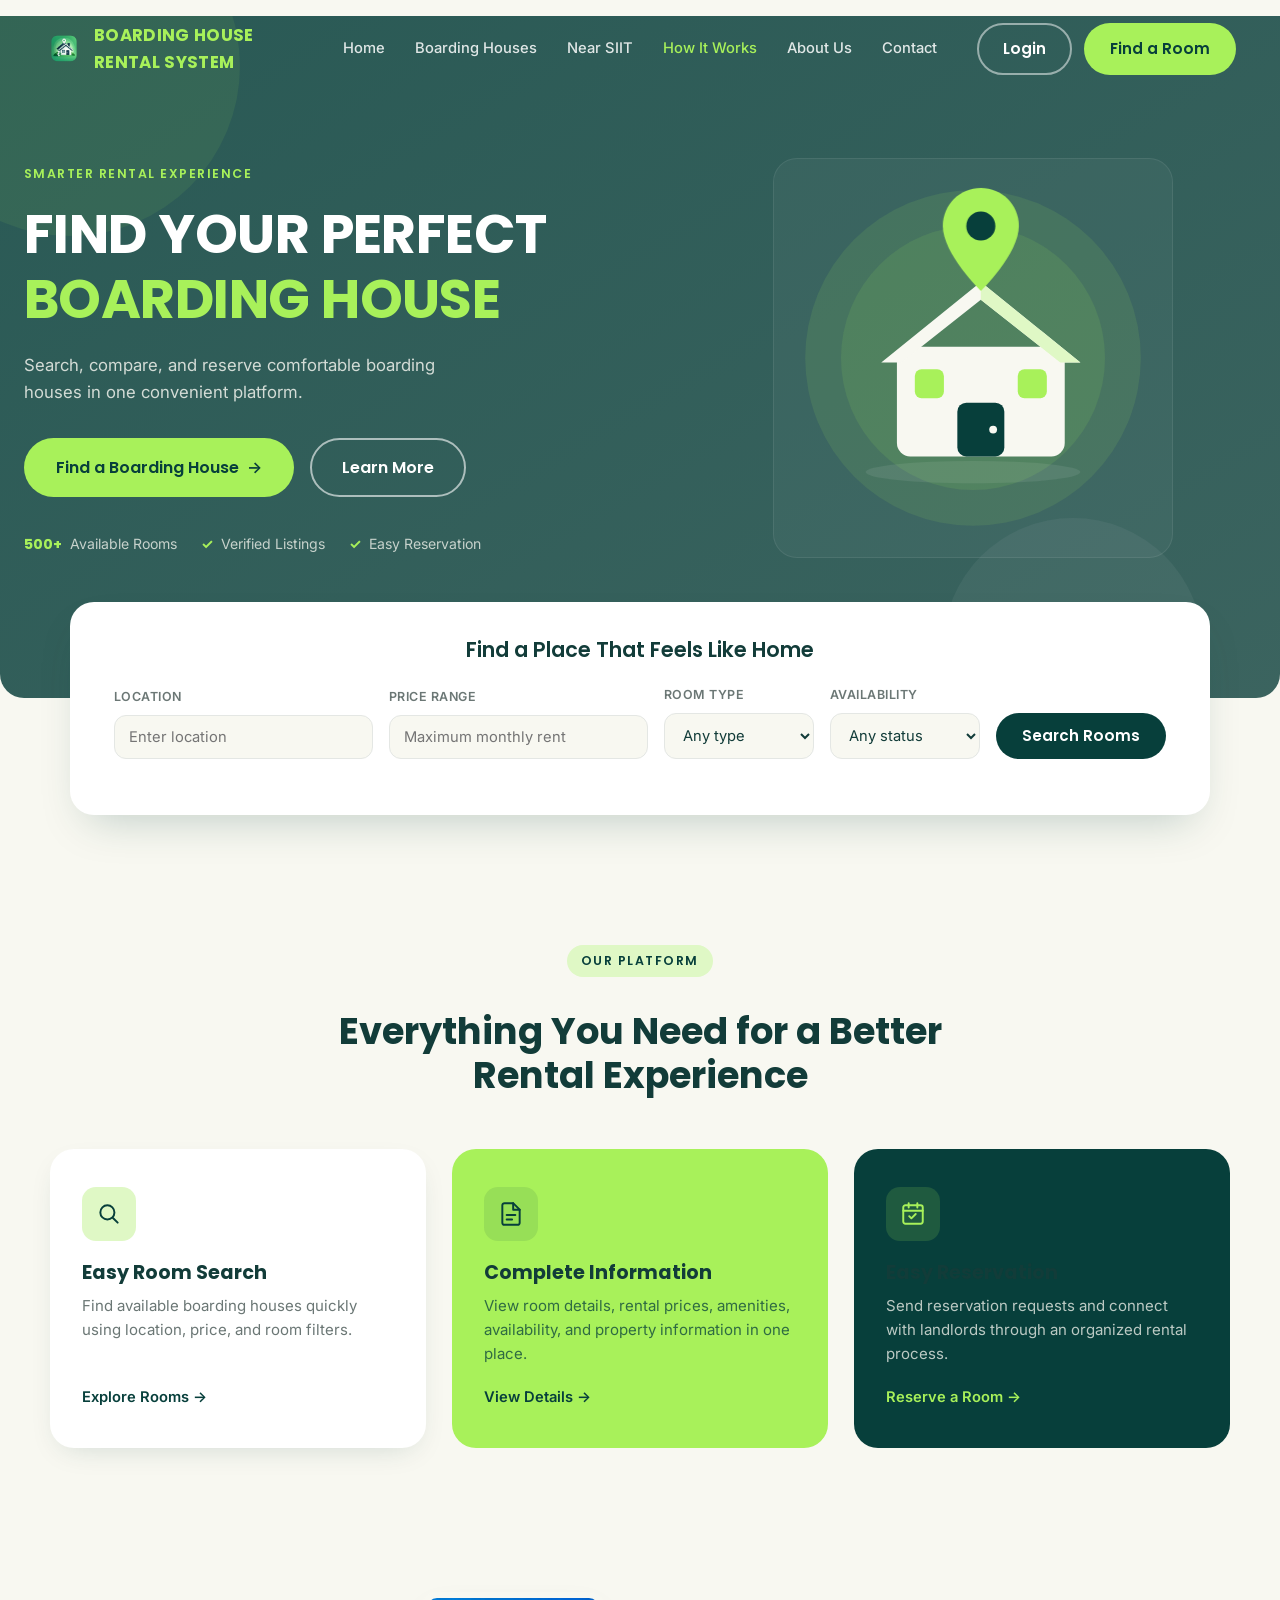
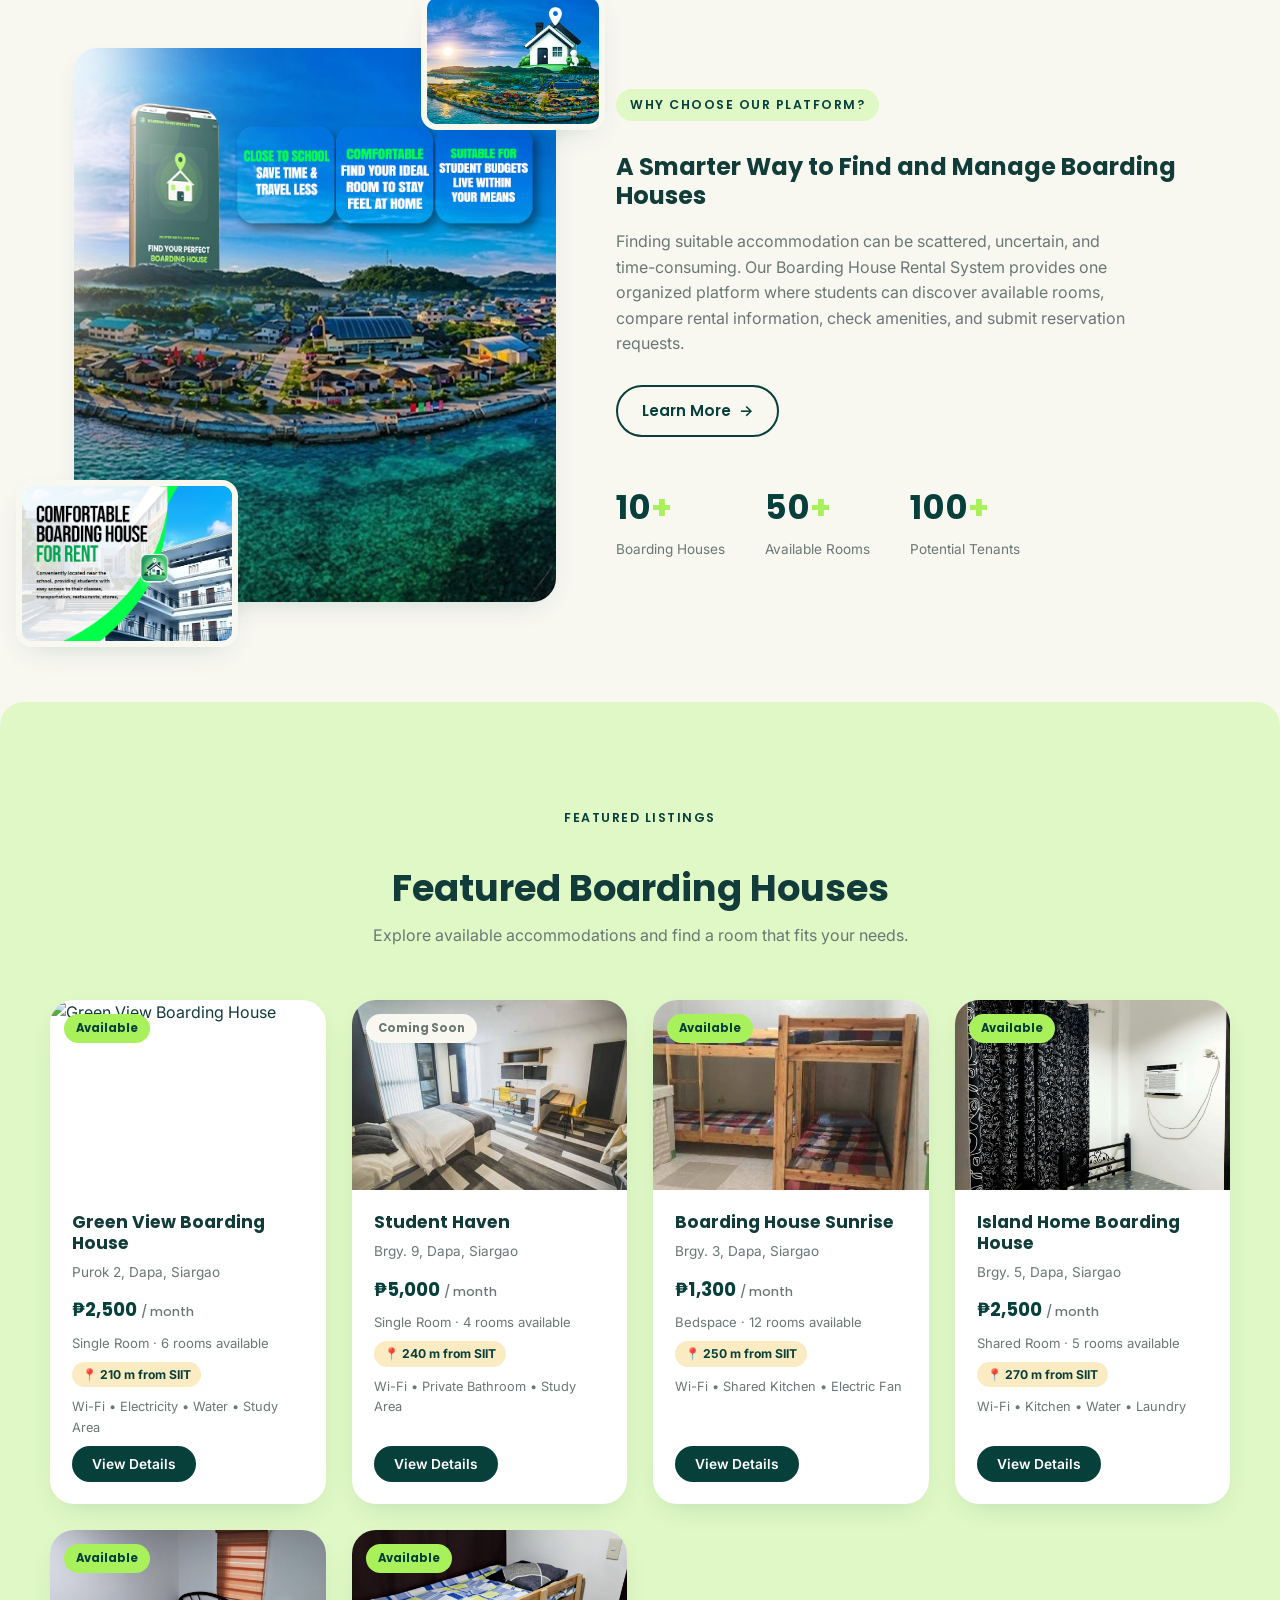
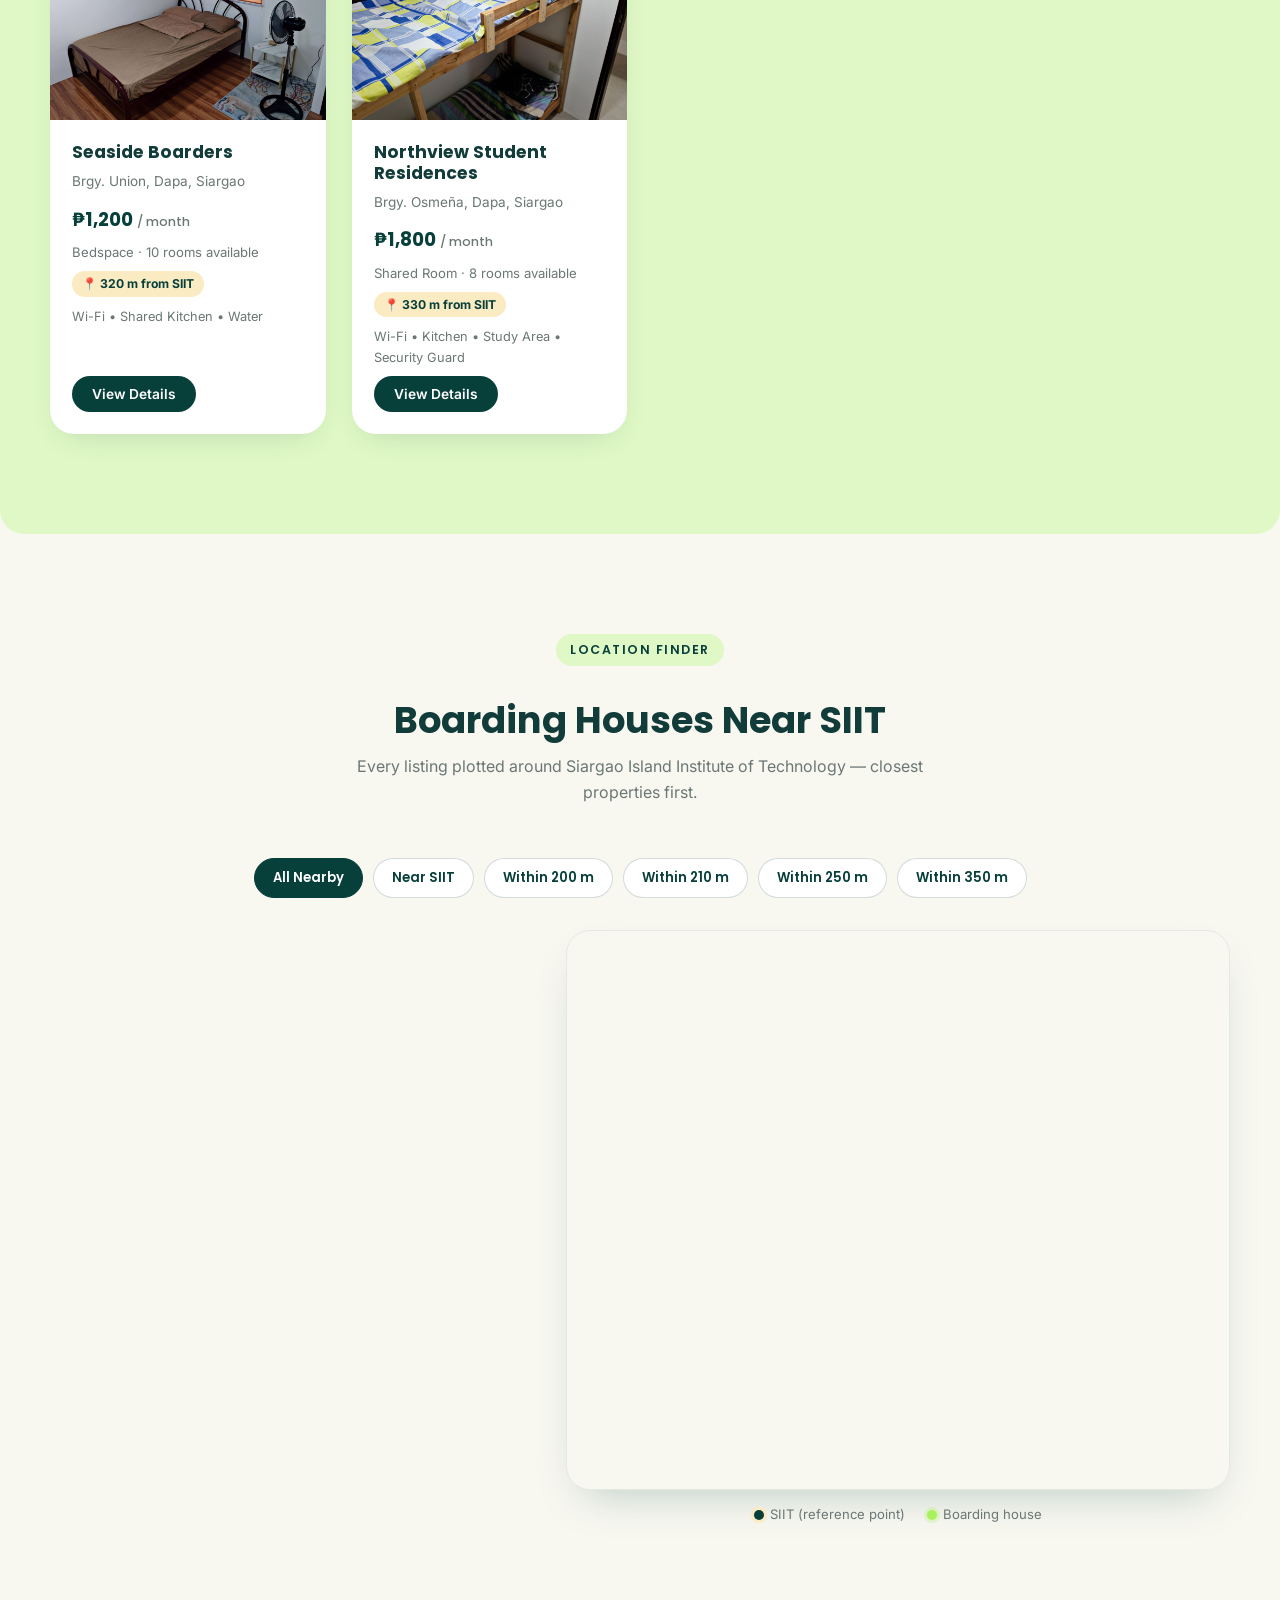
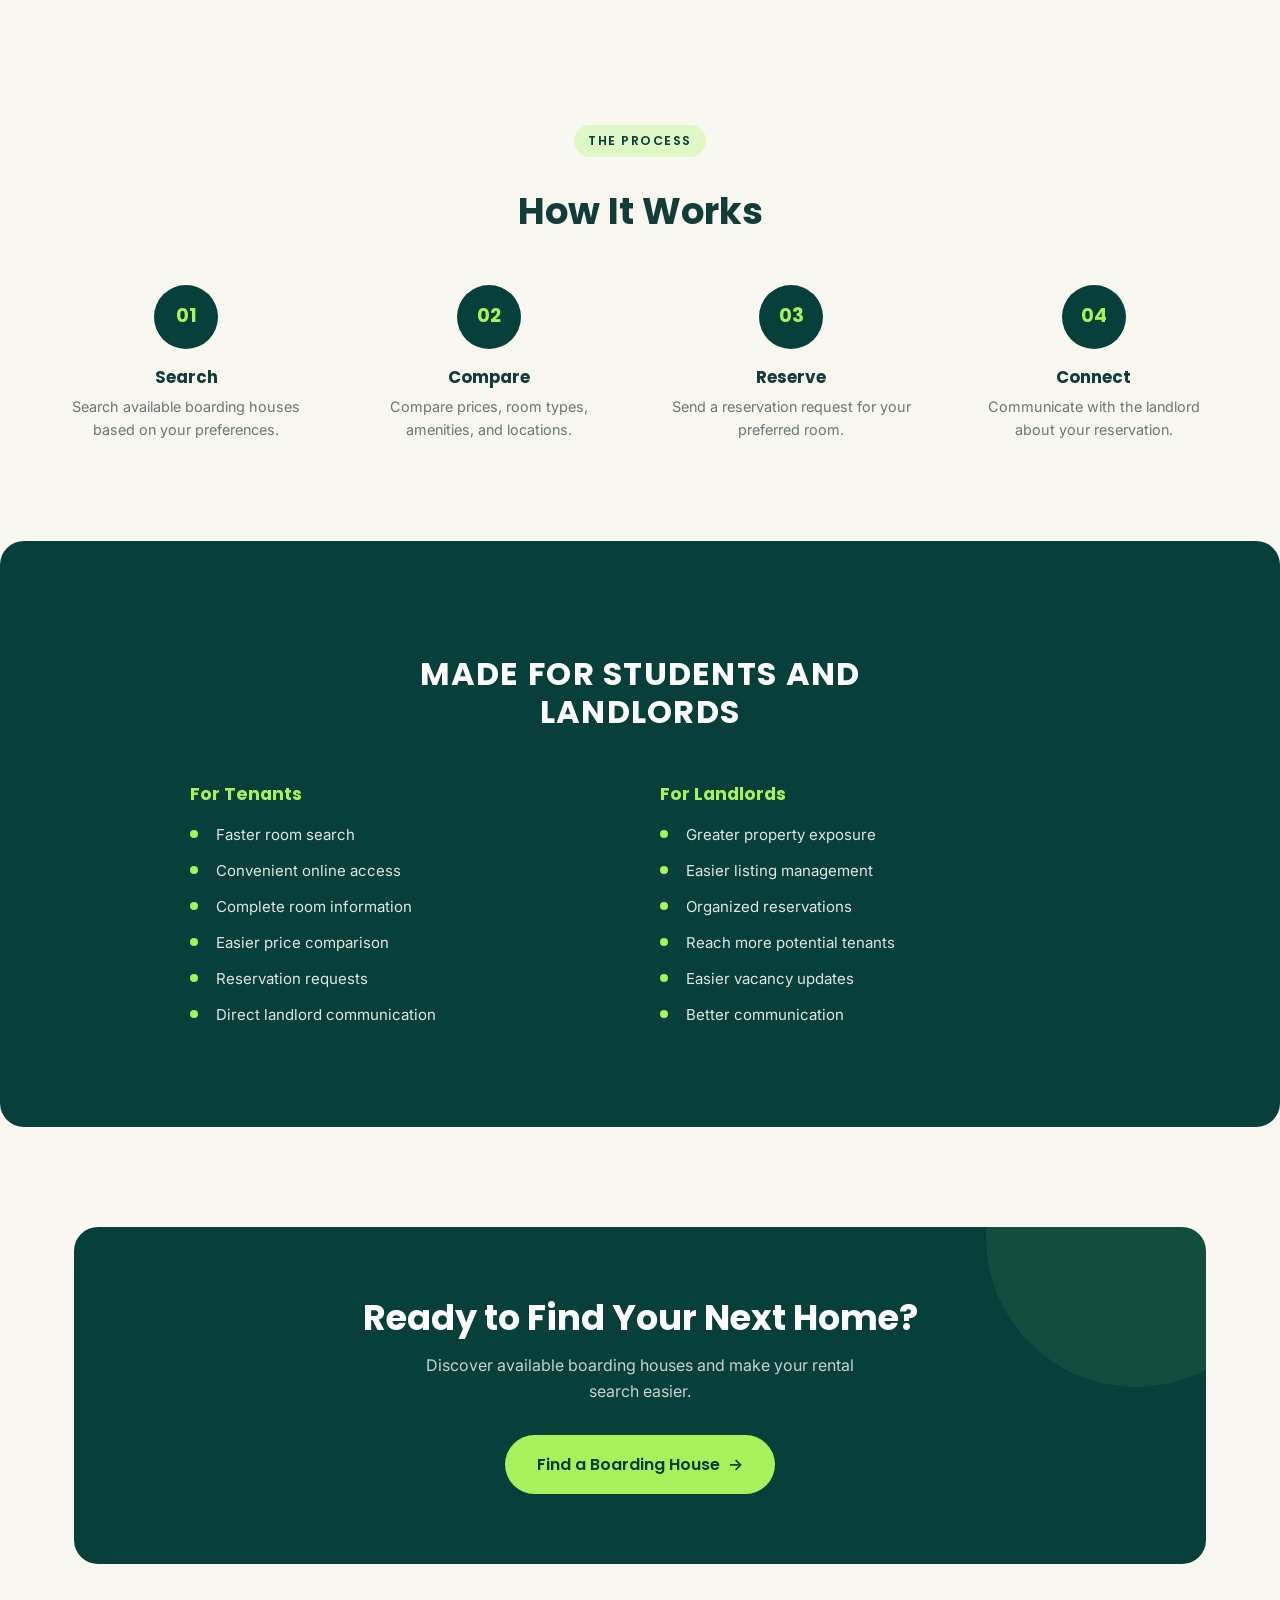
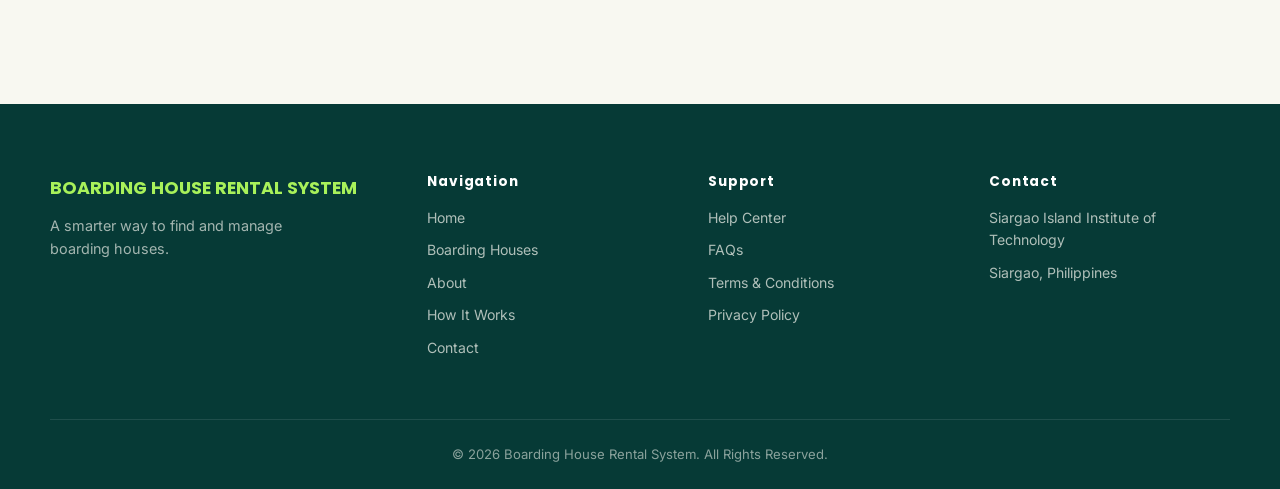
==== html/index.html @ a629c6e8 "updated" ====
<!DOCTYPE html>
<html lang="en">
<head>
<meta charset="UTF-8" />
<meta name="viewport" content="width=device-width, initial-scale=1.0" />
<title>Boarding House Rental System | Search. Compare. Reserve.</title>
<meta name="description" content="A centralized platform for students to search, compare, and reserve boarding houses near their school." />

<!-- Google Fonts: Poppins for display, Inter for body text -->
<link rel="preconnect" href="https://fonts.googleapis.com" />
<link rel="preconnect" href="https://fonts.gstatic.com" crossorigin />
<link href="https://fonts.googleapis.com/css2?family=Poppins:wght@500;600;700;800&family=Inter:wght@400;500;600;700&display=swap" rel="stylesheet" />

<link rel="stylesheet" href="https://unpkg.com/leaflet@1.9.4/dist/leaflet.css" crossorigin="" />

<link rel="stylesheet" href="../home.css" />
</head>
<body>

<!-- ============================================================
     NAVIGATION BAR
============================================================ -->
<header class="navbar" id="navbar">
  <div class="navbar__inner">
    <a href="#top" class="navbar__brand">
      <img src="../Image/logo.png" alt="" class="navbar__logo" />
      <span><strong>BOARDING HOUSE RENTAL SYSTEM</strong></span>
    </a>

    <nav class="navbar__links" id="navLinks">
      <a href="#top" class="navlink is-active">Home</a>
      <a href="#listings" class="navlink">Boarding Houses</a>
      <a href="#siit-map" class="navlink">Near SIIT</a>
      <a href="#how-it-works" class="navlink">How It Works</a>
      <a href="#about" class="navlink">About Us</a>
      <a href="#footer" class="navlink">Contact</a>

      <!-- Actions shown inline inside the mobile drawer -->
      <div class="navbar__actions navbar__actions--mobile">
        <a href="loginform.html" class="btn btn--ghost">Login</a>
        <a href="#search" class="btn btn--lime">Find a Room</a>
      </div>
    </nav>

    <div class="navbar__actions navbar__actions--desktop">
      <a href="loginform.html" class="btn btn--ghost">Login</a>
      <a href="#search" class="btn btn--lime">Find a Room</a>
    </div>

    <button class="navbar__burger" id="burgerBtn" aria-label="Toggle menu" aria-expanded="false" aria-controls="navLinks">
      <span></span><span></span><span></span>
    </button>
  </div>
</header>

<main id="top">

  <!-- ============================================================
       HERO SECTION
  ============================================================ -->
  <section class="hero">
    <div class="hero__shape hero__shape--1" aria-hidden="true"></div>
    <div class="hero__shape hero__shape--2" aria-hidden="true"></div>

    <div class="hero__inner">
      <div class="hero__copy reveal">
        <span class="eyebrow">SMARTER RENTAL EXPERIENCE</span>
        <h1 class="hero__headline">
          FIND YOUR PERFECT <span class="text-lime">BOARDING HOUSE</span>
        </h1>
        <p class="hero__sub">
          Search, compare, and reserve comfortable boarding houses in one convenient platform.
        </p>
        <div class="hero__cta">
          <a href="#search" class="btn btn--lime btn--lg">Find a Boarding House <span aria-hidden="true">&rarr;</span></a>
          <a href="#about" class="btn btn--outline-light btn--lg">Learn More</a>
        </div>
        <ul class="hero__trust">
          <li><strong>500+</strong> Available Rooms</li>
          <li><strong>&#10003;</strong> Verified Listings</li>
          <li><strong>&#10003;</strong> Easy Reservation</li>
        </ul>
      </div>

      <div class="hero__art reveal" aria-hidden="true">
        <div class="hero__art-card">
          <svg viewBox="0 0 320 320" xmlns="http://www.w3.org/2000/svg" class="hero__svg">
            <circle cx="160" cy="160" r="150" fill="rgba(168,241,90,0.10)" />
            <circle cx="160" cy="160" r="118" fill="rgba(168,241,90,0.10)" />
            <ellipse cx="160" cy="262" rx="96" ry="10" fill="rgba(255,255,255,0.08)" />
            <!-- house -->
            <rect x="92" y="150" width="150" height="98" rx="12" fill="#F8F8F1" />
            <path d="M78 164 L167 92 L256 164 L238 164 L167 108 L96 164 Z" fill="#F8F8F1" />
            <path d="M167 92 L256 164 L238 164 L167 108 Z" fill="#DFF8C5" />
            <rect x="108" y="170" width="26" height="26" rx="6" fill="#A8F15A" />
            <rect x="200" y="170" width="26" height="26" rx="6" fill="#A8F15A" />
            <rect x="146" y="200" width="42" height="48" rx="8" fill="#073F3B" />
            <circle cx="178" cy="224" r="3.5" fill="#F8F8F1" />
            <!-- pin -->
            <g class="pin-drop">
              <path d="M167 8c-19 0-34 15-34 34 0 25 34 58 34 58s34-33 34-58c0-19-15-34-34-34Z" fill="#A8F15A" />
              <circle cx="167" cy="42" r="13" fill="#073F3B" />
            </g>
          </svg>
        </div>
      </div>
    </div>
  </section>

  <!-- ============================================================
       SEARCH PANEL (overlaps hero bottom edge)
  ============================================================ -->
  <section class="search-panel reveal" id="search">
    <div class="search-panel__inner">
      <h2 class="search-panel__title">Find a Place That Feels Like Home</h2>

      <form class="search-form" id="searchForm">
        <div class="search-field">
          <label for="fLocation">Location</label>
          <input type="text" id="fLocation" placeholder="Enter location" />
        </div>
        <div class="search-field">
          <label for="fPrice">Price Range</label>
          <input type="number" id="fPrice" placeholder="Maximum monthly rent" min="0" />
        </div>
        <div class="search-field">
          <label for="fType">Room Type</label>
          <select id="fType">
            <option value="">Any type</option>
            <option value="Single Room">Single Room</option>
            <option value="Shared Room">Shared Room</option>
            <option value="Bedspace">Bedspace</option>
          </select>
        </div>
        <div class="search-field">
          <label for="fAvailability">Availability</label>
          <select id="fAvailability">
            <option value="">Any status</option>
            <option value="Available">Available Now</option>
            <option value="Coming Soon">Coming Soon</option>
          </select>
        </div>
        <button type="submit" class="btn btn--dark search-form__submit">Search Rooms</button>
      </form>
      <p class="search-panel__hint" id="searchHint" role="status"></p>
    </div>
  </section>

  <!-- ============================================================
       FEATURES SECTION
  ============================================================ -->
  <section class="features">
    <div class="section-head reveal">
      <span class="eyebrow eyebrow--dark">OUR PLATFORM</span>
      <h2>Everything You Need for a Better Rental Experience</h2>
    </div>

    <div class="features__grid">
      <article class="feature-card feature-card--white reveal">
        <div class="feature-card__icon">
          <svg viewBox="0 0 24 24" fill="none" stroke="currentColor" stroke-width="1.8"><circle cx="10.5" cy="10.5" r="6.5"/><path d="M20 20l-4.35-4.35" stroke-linecap="round"/></svg>
        </div>
        <h3>Easy Room Search</h3>
        <p>Find available boarding houses quickly using location, price, and room filters.</p>
        <a href="#listings" class="feature-card__link">Explore Rooms &rarr;</a>
      </article>

      <article class="feature-card feature-card--lime reveal">
        <div class="feature-card__icon">
          <svg viewBox="0 0 24 24" fill="none" stroke="currentColor" stroke-width="1.8"><path d="M14 2H6a2 2 0 0 0-2 2v16a2 2 0 0 0 2 2h12a2 2 0 0 0 2-2V8Z"/><path d="M14 2v6h6" stroke-linecap="round" stroke-linejoin="round"/><path d="M8 13h8M8 17h5" stroke-linecap="round"/></svg>
        </div>
        <h3>Complete Information</h3>
        <p>View room details, rental prices, amenities, availability, and property information in one place.</p>
        <a href="#listings" class="feature-card__link">View Details &rarr;</a>
      </article>

      <article class="feature-card feature-card--dark reveal">
        <div class="feature-card__icon">
          <svg viewBox="0 0 24 24" fill="none" stroke="currentColor" stroke-width="1.8"><rect x="3" y="4" width="18" height="17" rx="2"/><path d="M3 9h18M8 2v4M16 2v4" stroke-linecap="round"/><path d="m8.5 14 2 2 4-4" stroke-linecap="round" stroke-linejoin="round"/></svg>
        </div>
        <h3>Easy Reservation</h3>
        <p>Send reservation requests and connect with landlords through an organized rental process.</p>
        <a href="#search" class="feature-card__link">Reserve a Room &rarr;</a>
      </article>
    </div>
  </section>
 
  <!-- ============================================================
       ABOUT / SYSTEM INTRODUCTION SECTION
  ============================================================ -->
  <section class="about" id="about">
    <div class="about__media reveal" aria-hidden="true">
      <img class="about__img about__img--main" src="../Image/BGINFO.jpg" alt="" loading="lazy" />
      <img class="about__img about__img--sm about__img--sm1" src="../Image/BGINFO1.png" alt="" loading="lazy" />
      <img class="about__img about__img--sm about__img--sm2" src="../Image/BGINFO3.png" alt="" loading="lazy" />
    </div>

    <div class="about__copy reveal">
      <span class="eyebrow eyebrow--dark">WHY CHOOSE OUR PLATFORM?</span>
      <h2>A Smarter Way to Find and Manage Boarding Houses</h2>
      <p>
        Finding suitable accommodation can be scattered, uncertain, and time-consuming.
        Our Boarding House Rental System provides one organized platform where students
        can discover available rooms, compare rental information, check amenities, and
        submit reservation requests.
      </p>
      <a href="#listings" class="btn btn--outline-dark">Learn More <span aria-hidden="true">&rarr;</span></a>

      <div class="about__stats">
        <div class="stat">
          <span class="stat__num" data-count="10">0</span><span class="stat__plus">+</span>
          <span class="stat__label">Boarding Houses</span>
        </div>
        <div class="stat">
          <span class="stat__num" data-count="50">0</span><span class="stat__plus">+</span>
          <span class="stat__label">Available Rooms</span>
        </div>
        <div class="stat">
          <span class="stat__num" data-count="100">0</span><span class="stat__plus">+</span>
          <span class="stat__label">Potential Tenants</span>
        </div>
      </div>
    </div>
  </section>

  <!-- ============================================================
       BOARDING HOUSE LISTINGS PREVIEW
  ============================================================ -->
  <section class="listings" id="listings">
    <div class="section-head reveal">
      <span class="eyebrow eyebrow--dark">FEATURED LISTINGS</span>
      <h2>Featured Boarding Houses</h2>
      <p class="section-head__sub">Explore available accommodations and find a room that fits your needs.</p>
    </div>

    <div class="listings__grid" id="listingsGrid"><!-- cards injected by home.js --></div>
    <p class="listings__empty hidden" id="listingsEmpty">No boarding houses match your search. Try adjusting your filters.</p>
  </section>

  <!-- ============================================================
       SIIT LOCATION FINDER — interactive map centered on SIIT
  ============================================================ -->
  <section class="siit-map-section" id="siit-map">
    <div class="section-head reveal">
      <span class="eyebrow eyebrow--dark">LOCATION FINDER</span>
      <h2>Boarding Houses Near SIIT</h2>
      <p class="section-head__sub">
        Every listing plotted around Siargao Island Institute of Technology &mdash; closest properties first.
      </p>
    </div>

    <div class="siit-map__filters reveal">
      <button type="button" class="chip chip--active" data-radius="all">All Nearby</button>
      <button type="button" class="chip" data-radius="near">Near SIIT</button>
      <button type="button" class="chip" data-radius="200">Within 200 m</button>
      <button type="button" class="chip" data-radius="210">Within 210 m</button>
      <button type="button" class="chip" data-radius="250">Within 250 m</button>
      <button type="button" class="chip" data-radius="350">Within 350 m</button>
    </div>

    <div class="siit-map__layout reveal">
      <div class="siit-map__list" id="siitMapList"><!-- cards injected by home.js --></div>
      <div class="siit-map__panel">
        <div id="siitMap" class="siit-map__canvas" aria-label="Map of boarding houses near SIIT"></div>
        <p class="siit-map__legend">
          <span><span class="dot dot--school"></span>SIIT (reference point)</span>
          <span><span class="dot dot--property"></span>Boarding house</span>
        </p>
      </div>
    </div>
  </section>

  <!-- ============================================================
       HOW IT WORKS
  ============================================================ -->
  <section class="steps" id="how-it-works">
    <div class="section-head reveal">
      <span class="eyebrow eyebrow--dark">THE PROCESS</span>
      <h2>How It Works</h2>
    </div>

    <div class="steps__grid">
      <div class="step reveal">
        <span class="step__num">01</span>
        <h3>Search</h3>
        <p>Search available boarding houses based on your preferences.</p>
      </div>
      <div class="step reveal">
        <span class="step__num">02</span>
        <h3>Compare</h3>
        <p>Compare prices, room types, amenities, and locations.</p>
      </div>
      <div class="step reveal">
        <span class="step__num">03</span>
        <h3>Reserve</h3>
        <p>Send a reservation request for your preferred room.</p>
      </div>
      <div class="step reveal">
        <span class="step__num">04</span>
        <h3>Connect</h3>
        <p>Communicate with the landlord about your reservation.</p>
      </div>
    </div>
  </section>

  <!-- ============================================================
       BENEFITS SECTION
  ============================================================ -->
  <section class="benefits">
    <div class="section-head reveal">
      <h2>MADE FOR STUDENTS AND LANDLORDS</h2>
    </div>

    <div class="benefits__grid">
      <div class="benefits__col reveal">
        <h3>For Tenants</h3>
        <ul>
          <li>Faster room search</li>
          <li>Convenient online access</li>
          <li>Complete room information</li>
          <li>Easier price comparison</li>
          <li>Reservation requests</li>
          <li>Direct landlord communication</li>
        </ul>
      </div>
      <div class="benefits__col reveal">
        <h3>For Landlords</h3>
        <ul>
          <li>Greater property exposure</li>
          <li>Easier listing management</li>
          <li>Organized reservations</li>
          <li>Reach more potential tenants</li>
          <li>Easier vacancy updates</li>
          <li>Better communication</li>
        </ul>
      </div>
    </div>
  </section>

  <!-- ============================================================
       CALL TO ACTION
  ============================================================ -->
  <section class="cta reveal">
    <div class="cta__box">
      <h2>Ready to Find Your Next Home?</h2>
      <p>Discover available boarding houses and make your rental search easier.</p>
      <a href="#search" class="btn btn--lime btn--lg">Find a Boarding House <span aria-hidden="true">&rarr;</span></a>
    </div>
  </section>

</main>

<!-- ============================================================
     FOOTER
============================================================ -->
<footer class="footer" id="footer">
  <div class="footer__inner">
    <div class="footer__brand">
      <span class="footer__logo"><strong> BOARDING HOUSE RENTAL SYSTEM</strong></span>
      <p>A smarter way to find and manage boarding houses.</p>
    </div>

    <div class="footer__col">
      <h4>Navigation</h4>
      <a href="#top">Home</a>
      <a href="#listings">Boarding Houses</a>
      <a href="#about">About</a>
      <a href="#how-it-works">How It Works</a>
      <a href="#footer">Contact</a>
    </div>

    <div class="footer__col">
      <h4>Support</h4>
      <a href="#">Help Center</a>
      <a href="#">FAQs</a>
      <a href="#">Terms &amp; Conditions</a>
      <a href="#">Privacy Policy</a>
    </div>

    <div class="footer__col">
      <h4>Contact</h4>
      <p>Siargao Island Institute of Technology</p>
      <p>Siargao, Philippines</p>
    </div>
  </div>

  <div class="footer__bottom">
    <p>&copy; <span id="year"></span> Boarding House Rental System. All Rights Reserved.</p>
  </div>
</footer>

<!-- ============================================================
     "VIEW DETAILS" MODAL (filled dynamically by home.js)
============================================================ -->
<div class="modal-overlay" id="modalOverlay">
  <div class="modal" role="dialog" aria-modal="true" aria-labelledby="modalTitle">
    <button class="modal__close" id="modalClose" aria-label="Close">&times;</button>
    <div id="modalBody"><!-- populated by JS --></div>
  </div>
</div>

<script src="https://unpkg.com/leaflet@1.9.4/dist/leaflet.js" crossorigin=""></script>
<script src="../registerJS/script.js"></script>
</body>
</html>
---- home.css ----
/* ==========================================================================
   Boarding House Rental System — home.css
   Design tokens + layout for the public Home Page.
   Pure CSS3, no framework.
   ========================================================================== */

:root {
  /* --- Brand palette --- */
  --dark-green: #073F3B;
  --deep-teal: #063A36;
  --lime: #A8F15A;
  --light-green: #DFF8C5;
  --off-white: #F8F8F1;
  --white: #FFFFFF;
  --text-dark: #123C39;
  --text-gray: #6B7775;

  /* --- SIIT map accent (teal / white / gold) --- */
  --gold: #E8B830;
  --gold-soft: #FBEBC2;

  /* --- Shape + shadow --- */
  --radius-lg: 24px;
  --radius-md: 16px;
  --shadow-soft: 0 20px 45px -18px rgba(7, 63, 59, 0.25);
  --shadow-card: 0 10px 30px -12px rgba(7, 63, 59, 0.18);

  /* --- Type --- */
  --font-display: "Poppins", "Inter", sans-serif;
  --font-body: "Inter", sans-serif;

  --nav-height: 82px;
  /* hero images (place your files in /images/) */
  --hero-bg: images/hero-bg.jpg;
  --hero-art: images/hero-art.jpg;
}

/* ---------------------------------------------------------------------- *
 * Reset
 * ---------------------------------------------------------------------- */
* { box-sizing: border-box; margin: 0; padding: 0; }

html { scroll-behavior: smooth; }

body {
  font-family: var(--font-body);
  color: var(--text-dark);
  background: var(--off-white);
  line-height: 1.6;
  -webkit-font-smoothing: antialiased;
  overflow-x: hidden;
}

img { max-width: 100%; display: block; }

a { text-decoration: none; color: inherit; }

ul { list-style: none; }

h1, h2, h3, h4 { font-family: var(--font-display); color: var(--text-dark); line-height: 1.2; }

button { font-family: inherit; cursor: pointer; }

.hidden { display: none !important; }

/* Scroll-reveal: JS toggles .is-visible via IntersectionObserver */
.reveal { opacity: 0; transform: translateY(24px); transition: opacity .7s ease, transform .7s ease; }
.reveal.is-visible { opacity: 1; transform: translateY(0); }

@media (prefers-reduced-motion: reduce) {
  html { scroll-behavior: auto; }
  .reveal { opacity: 1; transform: none; transition: none; }
  * { animation-duration: 0.001ms !important; }
}

/* ---------------------------------------------------------------------- *
 * Buttons
 * ---------------------------------------------------------------------- */
.btn {
  display: inline-flex;
  align-items: center;
  gap: 8px;
  justify-content: center;
  font-family: var(--font-display);
  font-weight: 600;
  font-size: 0.95rem;
  padding: 12px 24px;
  border-radius: 999px;
  border: 2px solid transparent;
  transition: transform .18s ease, box-shadow .18s ease, background .18s ease, color .18s ease;
  white-space: nowrap;
}
.btn:hover { transform: translateY(-2px); }
.btn--lg { padding: 15px 30px; font-size: 1rem; }
.btn--sm { padding: 9px 16px; font-size: 0.82rem; }

.btn--lime { background: var(--lime); color: var(--dark-green); }
.btn--lime:hover { box-shadow: 0 12px 24px -8px rgba(168,241,90,0.55); }

.btn--dark { background: var(--dark-green); color: var(--white); }
.btn--dark:hover { box-shadow: var(--shadow-card); }

.btn--ghost { background: transparent; color: var(--white); border-color: rgba(255,255,255,0.5); }
.btn--ghost:hover { background: rgba(255,255,255,0.12); }

.btn--outline-light { background: transparent; color: var(--white); border-color: rgba(255,255,255,0.6); }
.btn--outline-light:hover { background: rgba(255,255,255,0.1); }

.btn--outline-dark { background: transparent; color: var(--dark-green); border-color: var(--dark-green); margin-top: 28px; }
.btn--outline-dark:hover { background: var(--dark-green); color: var(--white); }

/* ---------------------------------------------------------------------- *
 * Navbar
 * ---------------------------------------------------------------------- */
.navbar {
  position: sticky;
  top: 0;
  z-index: 100;
  background: transparent;
  transition: background .25s ease, box-shadow .25s ease, padding .25s ease;
  padding: 22px 0;
}
.navbar.is-scrolled {
  background: rgba(7, 63, 59, 0.92);
  backdrop-filter: blur(10px);
  box-shadow: 0 8px 24px -12px rgba(0,0,0,0.35);
  padding: 12px 0;
}
.navbar__inner {
  max-width: 1240px;
  margin: 0 auto;
  padding: 0 24px;
  display: grid;
  grid-template-columns: minmax(220px, 1fr) auto minmax(220px, 1fr);
  align-items: center;
  gap: 24px;
}
.navbar__brand {
  display: flex;
  align-items: center;
  gap: 10px;
  min-width: 0;
  font-family: var(--font-display);
  font-weight: 600;
  font-size: 1.05rem;
  color: var(--white);
  letter-spacing: 0.02em;
}
.navbar__brand span { min-width: 0; }
.navbar__logo { width: 40px; height: 40px; border-radius: 12px; object-fit: cover; }
.navbar__brand strong { color: var(--lime); display: block; }

.navbar__links {
  display: flex;
  align-items: center;
  gap: 30px;
}
.navlink {
  color: rgba(255,255,255,0.85);
  font-size: 0.92rem;
  font-weight: 500;
  position: relative;
  padding: 4px 0;
}
.navlink:hover, .navlink.is-active { color: var(--lime); }

.navbar__actions { display: flex; align-items: center; justify-content: flex-end; gap: 12px; }
.navbar__actions--mobile { display: none; }

.navbar__burger {
  display: none;
  flex-direction: column;
  gap: 5px;
  background: none;
  border: none;
  padding: 6px;
}
.navbar__burger span {
  width: 24px;
  height: 2px;
  background: var(--white);
  border-radius: 2px;
  transition: transform .25s ease, opacity .25s ease;
}
.navbar__burger.is-open span:nth-child(1) { transform: translateY(7px) rotate(45deg); }
.navbar__burger.is-open span:nth-child(2) { opacity: 0; }
.navbar__burger.is-open span:nth-child(3) { transform: translateY(-7px) rotate(-45deg); }

/* ---------------------------------------------------------------------- *
 * Hero
 * ---------------------------------------------------------------------- */
.hero {
  position: relative;
  background-image: linear-gradient(150deg, rgba(7,63,59,0.86) 0%, rgba(6,58,54,0.78) 100%), url("/images/hero-bg.jpg");
  background-size: cover;
  background-position: center center;
  background-repeat: no-repeat;
  margin-top: calc(-1 * var(--nav-height));
  padding: calc(var(--nav-height) + 60px) 24px 140px;
  overflow: hidden;
  border-radius: 0 0 var(--radius-lg) var(--radius-lg);
}
.hero__shape { position: absolute; border-radius: 50%; pointer-events: none; }
.hero__shape--1 { width: 340px; height: 340px; background: rgba(168,241,90,0.08); top: -120px; left: -100px; }
.hero__shape--2 { width: 260px; height: 260px; background: rgba(255,255,255,0.05); bottom: -80px; right: 6%; }

.hero__inner {
  max-width: 1240px;
  margin: 0 auto;
  display: grid;
  grid-template-columns: 1.05fr 0.95fr;
  align-items: center;
  gap: 40px;
  position: relative;
  z-index: 2;
}

.eyebrow {
  display: inline-block;
  font-family: var(--font-display);
  font-weight: 600;
  font-size: 0.78rem;
  letter-spacing: 0.12em;
  color: var(--lime);
  margin-bottom: 18px;
}
.eyebrow--dark { color: var(--dark-green); background: var(--light-green); padding: 6px 14px; border-radius: 999px; }

.hero__headline {
  font-size: clamp(2.2rem, 4.4vw, 3.4rem);
  font-weight: 700;
  color: var(--white);
  letter-spacing: -0.01em;
  margin-bottom: 20px;
}
.text-lime { color: var(--lime); }

.hero__sub {
  color: rgba(248,248,241,0.82);
  font-size: 1.05rem;
  max-width: 460px;
  margin-bottom: 32px;
}

.hero__cta { display: flex; flex-wrap: wrap; gap: 16px; margin-bottom: 36px; }

.hero__trust {
  display: flex;
  flex-wrap: wrap;
  gap: 24px;
  color: rgba(248,248,241,0.75);
  font-size: 0.88rem;
}
.hero__trust strong { color: var(--lime); font-family: var(--font-display); margin-right: 4px; }

.hero__art { display: flex; justify-content: center; }
.hero__art-card {
  width: 100%;
  max-width: 400px;
  aspect-ratio: 1 / 1;
  background: rgba(255,255,255,0.04);
  border: 1px solid rgba(255,255,255,0.08);
  border-radius: var(--radius-lg);
  display: flex;
  align-items: center;
  justify-content: center;
  padding: 20px;
}
.hero__art-img {
  width: 100%;
  height: 100%;
  object-fit: cover;
  border-radius: calc(var(--radius-lg) - 6px);
}
.hero__svg { width: 100%; height: 100%; }
.pin-drop { transform-origin: 167px 8px; animation: pinDrop 2.2s ease-out 0.3s both; }
@keyframes pinDrop {
  0% { transform: translateY(-60px) scale(0.8); opacity: 0; }
  60% { transform: translateY(6px) scale(1.05); opacity: 1; }
  80% { transform: translateY(-4px) scale(1); }
  100% { transform: translateY(0) scale(1); }
}

/* ---------------------------------------------------------------------- *
 * Search panel — overlaps the hero's bottom edge
 * ---------------------------------------------------------------------- */
.search-panel { padding: 0 24px; margin-top: -96px; position: relative; z-index: 5; }
.search-panel__inner {
  max-width: 1140px;
  margin: 0 auto;
  background: var(--white);
  border-radius: var(--radius-lg);
  box-shadow: var(--shadow-soft);
  padding: 36px clamp(20px, 4vw, 44px) 40px;
}
.search-panel__title {
  font-size: 1.3rem;
  font-weight: 600;
  margin-bottom: 22px;
  text-align: center;
}
.search-form {
  display: grid;
  grid-template-columns: repeat(4, 1fr) auto;
  gap: 16px;
  align-items: end;
}
.search-field { display: flex; flex-direction: column; gap: 8px; }
.search-field label { font-size: 0.78rem; font-weight: 600; color: var(--text-gray); text-transform: uppercase; letter-spacing: 0.04em; }
.search-field input, .search-field select {
  border: 1.5px solid #E4E7E4;
  background: var(--off-white);
  border-radius: 12px;
  padding: 12px 14px;
  font-size: 0.92rem;
  font-family: var(--font-body);
  color: var(--text-dark);
  outline: none;
  transition: border-color .18s ease, box-shadow .18s ease;
}
.search-field input:focus, .search-field select:focus {
  border-color: var(--dark-green);
  box-shadow: 0 0 0 3px rgba(7,63,59,0.1);
}
.search-form__submit { height: 46px; }
.search-panel__hint { text-align: center; margin-top: 16px; font-size: 0.88rem; color: var(--text-gray); }

/* ---------------------------------------------------------------------- *
 * Shared section scaffolding
 * ---------------------------------------------------------------------- */
main > section { padding: 100px 24px; }
.section-head { max-width: 640px; margin: 0 auto 52px; text-align: center; }
.section-head h2 { font-size: clamp(1.7rem, 3vw, 2.3rem); margin-top: 14px; }
.section-head__sub { color: var(--text-gray); margin-top: 12px; }

/* ---------------------------------------------------------------------- *
 * Features
 * ---------------------------------------------------------------------- */
.features { padding-top: 130px; }
.features__grid {
  max-width: 1180px;
  margin: 0 auto;
  display: grid;
  grid-template-columns: repeat(3, 1fr);
  gap: 26px;
}
.feature-card {
  border-radius: var(--radius-lg);
  padding: 38px 32px;
  display: flex;
  flex-direction: column;
  transition: transform .25s ease, box-shadow .25s ease;
}
.feature-card:hover { transform: translateY(-6px); }
.feature-card h3 { font-size: 1.2rem; margin: 20px 0 10px; }
.feature-card p { font-size: 0.94rem; }
.feature-card__link { display: inline-block; margin-top: auto; padding-top: 20px; font-weight: 600; font-size: 0.92rem; }
.feature-card__icon {
  width: 54px; height: 54px; border-radius: 14px;
  display: flex; align-items: center; justify-content: center;
}
.feature-card__icon svg { width: 26px; height: 26px; }

.feature-card--white { background: var(--white); box-shadow: var(--shadow-card); color: var(--text-dark); }
.feature-card--white p { color: var(--text-gray); }
.feature-card--white .feature-card__icon { background: var(--light-green); color: var(--dark-green); }
.feature-card--white .feature-card__link { color: var(--dark-green); }

.feature-card--lime { background: var(--lime); color: var(--dark-green); }
.feature-card--lime p { color: rgba(7,63,59,0.75); }
.feature-card--lime .feature-card__icon { background: rgba(7,63,59,0.1); color: var(--dark-green); }
.feature-card--lime .feature-card__link { color: var(--dark-green); }

.feature-card--dark { background: var(--dark-green); color: var(--white); }
.feature-card--dark p { color: rgba(248,248,241,0.75); }
.feature-card--dark .feature-card__icon { background: rgba(168,241,90,0.15); color: var(--lime); }
.feature-card--dark .feature-card__link { color: var(--lime); }

/* ---------------------------------------------------------------------- *
 * About / system introduction
 * ---------------------------------------------------------------------- */
.about {
  max-width: 1180px;
  margin: 0 auto;
  display: grid;
  grid-template-columns: 0.9fr 1.1fr;
  gap: 60px;
  align-items: center;
}
.about__media { position: relative; }
.about__img--main { border-radius: var(--radius-lg); width: 100%; aspect-ratio: 4/4.6; object-fit: cover; box-shadow: var(--shadow-card); }
.about__img--sm { position: absolute; border-radius: var(--radius-md); border: 6px solid var(--off-white); box-shadow: var(--shadow-card); object-fit: cover; }
.about__img--sm1 { width: 46%; bottom: -8%; left: -12%; aspect-ratio: 4/3; }
.about__img--sm2 { width: 38%; top: -10%; right: -10%; aspect-ratio: 4/3; }

.about__copy h2 { margin: 14px 0 18px; }
.about__copy p { color: var(--text-gray); max-width: 520px; }

.about__stats { display: flex; gap: 40px; margin-top: 44px; flex-wrap: wrap; }
.stat__num { font-family: var(--font-display); font-size: 2.1rem; font-weight: 700; color: var(--dark-green); }
.stat__plus { font-family: var(--font-display); font-size: 2.1rem; font-weight: 700; color: var(--lime); }
.stat__label { display: block; font-size: 0.85rem; color: var(--text-gray); margin-top: 4px; }

/* ---------------------------------------------------------------------- *
 * Listings
 * ---------------------------------------------------------------------- */
.listings { background: var(--light-green); border-radius: var(--radius-lg); max-width: 1280px; margin: 0 auto; }
.listings__grid {
  max-width: 1180px;
  margin: 0 auto;
  display: grid;
  grid-template-columns: repeat(auto-fit, minmax(260px, 1fr));
  gap: 26px;
}
.listing-card {
  background: var(--white);
  border-radius: var(--radius-lg);
  overflow: hidden;
  box-shadow: var(--shadow-card);
  display: flex;
  flex-direction: column;
  transition: transform .25s ease, box-shadow .25s ease;
}
.listing-card:hover { transform: translateY(-6px); }
.listing-card__img-wrap { position: relative; }
.listing-card__img { width: 100%; height: 190px; object-fit: cover; }
.listing-card__badge {
  position: absolute; top: 14px; left: 14px;
  font-size: 0.72rem; font-weight: 700; padding: 5px 12px; border-radius: 999px;
  background: var(--lime); color: var(--dark-green);
  font-family: var(--font-display);
}
.listing-card__badge--soon { background: var(--off-white); color: var(--text-gray); }
.listing-card__body { padding: 22px; display: flex; flex-direction: column; gap: 8px; flex: 1; }
.listing-card__body h3 { font-size: 1.08rem; }
.listing-card__loc { font-size: 0.85rem; color: var(--text-gray); display: flex; align-items: center; gap: 6px; }
.listing-card__price { font-family: var(--font-display); font-weight: 700; color: var(--dark-green); font-size: 1.15rem; margin-top: 4px; }
.listing-card__price span { font-size: 0.78rem; font-weight: 500; color: var(--text-gray); }
.listing-card__meta { font-size: 0.82rem; color: var(--text-gray); }
.listing-card__distance {
  display: inline-flex; align-items: center; gap: 4px; width: fit-content;
  font-size: 0.76rem; font-weight: 700; color: var(--dark-green);
  background: var(--gold-soft); padding: 3px 10px; border-radius: 999px;
}
.listing-card__amenities { font-size: 0.8rem; color: var(--text-gray); margin-top: 2px; }
.listing-card__cta {
  margin-top: auto; align-self: flex-start;
  background: var(--dark-green); color: var(--white);
  padding: 10px 20px; border-radius: 999px; font-size: 0.86rem; font-weight: 600;
  border: none;
}
.listing-card__cta:hover { background: var(--deep-teal); }
.listings__empty { text-align: center; color: var(--text-gray); padding: 30px 0 10px; }

/* ---------------------------------------------------------------------- *
 * SIIT Location Finder — interactive map section
 * ---------------------------------------------------------------------- */
.siit-map-section { max-width: 1280px; margin: 0 auto; }

.siit-map__filters {
  max-width: 1180px; margin: 0 auto 32px;
  display: flex; flex-wrap: wrap; justify-content: center; gap: 10px;
}
.chip {
  font-family: var(--font-display); font-weight: 600; font-size: 0.82rem;
  padding: 9px 18px; border-radius: 999px; border: 1.5px solid rgba(7,63,59,0.18);
  background: var(--white); color: var(--dark-green);
  transition: background .18s ease, color .18s ease, border-color .18s ease, transform .18s ease;
}
.chip:hover { transform: translateY(-2px); border-color: var(--dark-green); }
.chip--active { background: var(--dark-green); color: var(--white); border-color: var(--dark-green); }
.chip--active:hover { background: var(--deep-teal); }

.siit-map__layout {
  max-width: 1180px; margin: 0 auto;
  display: grid; grid-template-columns: 0.85fr 1.15fr; gap: 26px; align-items: start;
}

/* --- Left: scrollable property list --- */
.siit-map__list {
  display: flex; flex-direction: column; gap: 16px;
  max-height: 560px; overflow-y: auto; padding-right: 6px;
}
.siit-map__list::-webkit-scrollbar { width: 6px; }
.siit-map__list::-webkit-scrollbar-thumb { background: rgba(7,63,59,0.18); border-radius: 999px; }
.siit-map__empty { text-align: center; color: var(--text-gray); padding: 30px 10px; }

.siit-card {
  display: flex; gap: 14px;
  background: var(--white); border-radius: var(--radius-md);
  box-shadow: var(--shadow-card); padding: 12px;
  border: 2px solid transparent;
  transition: border-color .2s ease, transform .2s ease;
}
.siit-card:hover { transform: translateY(-3px); }
.siit-card.is-active { border-color: var(--gold); }
.siit-card__img { width: 92px; height: 92px; border-radius: 12px; object-fit: cover; flex: 0 0 92px; }
.siit-card__body { flex: 1; display: flex; flex-direction: column; gap: 4px; min-width: 0; }
.siit-card__top { display: flex; align-items: flex-start; justify-content: space-between; gap: 10px; }
.siit-card__top h3 { font-size: 0.98rem; line-height: 1.25; }
.siit-card__price { font-family: var(--font-display); font-weight: 700; color: var(--dark-green); font-size: 0.94rem; white-space: nowrap; }
.siit-card__price span { font-size: 0.7rem; font-weight: 500; color: var(--text-gray); }
.siit-card__loc { font-size: 0.8rem; color: var(--text-gray); }
.siit-card__distance {
  display: inline-flex; align-items: center; gap: 4px; width: fit-content;
  font-size: 0.74rem; font-weight: 700; color: var(--dark-green);
  background: var(--gold-soft); padding: 2px 9px; border-radius: 999px; margin-top: 2px;
}
.siit-card__actions { display: flex; gap: 8px; margin-top: 8px; flex-wrap: wrap; }
.siit-card__actions .btn {
  flex: 1 1 0;
  min-height: 38px;
  margin-top: 0;
  padding: 9px 12px;
  transition: none;
}
.siit-card__actions .btn:hover {
  transform: none;
}

/* --- Right: map panel --- */
.siit-map__panel { position: sticky; top: calc(var(--nav-height) + 16px); }
.siit-map__canvas {
  height: 560px; width: 100%; border-radius: var(--radius-lg);
  overflow: hidden; box-shadow: var(--shadow-soft);
  border: 1px solid rgba(7,63,59,0.08); z-index: 1;
}
.siit-map__legend {
  display: flex; align-items: center; justify-content: center; gap: 22px;
  margin-top: 14px; font-size: 0.82rem; color: var(--text-gray);
}
.siit-map__legend .dot { display: inline-block; width: 10px; height: 10px; border-radius: 50%; margin-right: 6px; vertical-align: middle; }
.dot--school { background: var(--dark-green); box-shadow: 0 0 0 3px var(--gold-soft); }
.dot--property { background: var(--lime); box-shadow: 0 0 0 3px rgba(168,241,90,0.25); }

/* --- Leaflet marker + popup theming --- */
.siit-marker { background: transparent; border: none; }
.siit-marker__pin {
  display: flex; align-items: center; justify-content: center;
  width: 100%; height: 100%; border-radius: 50% 50% 50% 0; transform: rotate(45deg);
  font-size: 15px; box-shadow: 0 6px 14px -4px rgba(7,63,59,0.45);
}
.siit-marker__pin span, .siit-marker__pin { line-height: 1; }
.siit-marker--school .siit-marker__pin { background: var(--dark-green); border: 3px solid var(--gold); font-size: 17px; }
.siit-marker--property .siit-marker__pin { background: var(--lime); border: 3px solid var(--white); }
.siit-marker__pin { transform: rotate(45deg); }
.siit-marker--school .siit-marker__pin span, .siit-marker--property .siit-marker__pin span { display: inline-block; transform: rotate(-45deg); }

.siit-popup { display: flex; flex-direction: column; gap: 3px; min-width: 190px; font-family: var(--font-body); }
.siit-popup strong { font-family: var(--font-display); font-size: 0.94rem; color: var(--text-dark); }
.siit-popup span { font-size: 0.8rem; color: var(--text-gray); }
.siit-popup__actions { display: flex; gap: 8px; margin-top: 8px; flex-wrap: wrap; }
.leaflet-popup-content-wrapper { border-radius: 14px; }
.leaflet-popup-content { margin: 12px 14px; }

/* ---------------------------------------------------------------------- *
 * How it works
 * ---------------------------------------------------------------------- */
.steps__grid {
  max-width: 1180px;
  margin: 0 auto;
  display: grid;
  grid-template-columns: repeat(4, 1fr);
  gap: 30px;
}
.step { text-align: center; padding: 0 10px; }
.step__num {
  display: inline-flex; align-items: center; justify-content: center;
  width: 64px; height: 64px; border-radius: 50%;
  background: var(--dark-green); color: var(--lime);
  font-family: var(--font-display); font-weight: 700; font-size: 1.2rem;
  margin-bottom: 18px;
}
.step h3 { font-size: 1.05rem; margin-bottom: 8px; }
.step p { font-size: 0.9rem; color: var(--text-gray); }

/* ---------------------------------------------------------------------- *
 * Benefits
 * ---------------------------------------------------------------------- */
.benefits { background: var(--dark-green); border-radius: var(--radius-lg); max-width: 1280px; margin: 0 auto; }
.benefits .section-head h2 { color: var(--white); letter-spacing: 0.04em; font-size: clamp(1.4rem, 2.6vw, 2rem); }
.benefits__grid {
  max-width: 900px;
  margin: 0 auto;
  display: grid;
  grid-template-columns: 1fr 1fr;
  gap: 40px;
}
.benefits__col h3 { color: var(--lime); font-size: 1.1rem; margin-bottom: 18px; }
.benefits__col ul { display: flex; flex-direction: column; gap: 12px; }
.benefits__col li {
  color: rgba(248,248,241,0.9);
  font-size: 0.94rem;
  padding-left: 26px;
  position: relative;
}
.benefits__col li::before {
  content: "";
  position: absolute; left: 0; top: 7px;
  width: 8px; height: 8px; border-radius: 50%;
  background: var(--lime);
}

/* ---------------------------------------------------------------------- *
 * CTA
 * ---------------------------------------------------------------------- */
.cta { max-width: 1180px; margin: 0 auto; }
.cta__box {
  background: var(--dark-green);
  border-radius: var(--radius-lg);
  padding: 70px 24px;
  text-align: center;
  position: relative;
  overflow: hidden;
}
.cta__box::before {
  content: "";
  position: absolute; width: 300px; height: 300px; border-radius: 50%;
  background: rgba(168,241,90,0.08); top: -140px; right: -80px;
}
.cta__box h2 { color: var(--white); font-size: clamp(1.6rem, 3vw, 2.2rem); margin-bottom: 14px; position: relative; }
.cta__box p { color: rgba(248,248,241,0.8); max-width: 480px; margin: 0 auto 30px; position: relative; }
.cta__box .btn { position: relative; }

/* ---------------------------------------------------------------------- *
 * Footer
 * ---------------------------------------------------------------------- */
.footer { background: var(--deep-teal); color: rgba(248,248,241,0.85); padding: 70px 24px 0; margin-top: 40px; }
.footer__inner {
  max-width: 1180px; margin: 0 auto;
  display: grid;
  grid-template-columns: 1.4fr 1fr 1fr 1fr;
  gap: 40px;
  padding-bottom: 50px;
  border-bottom: 1px solid rgba(255,255,255,0.1);
}
.footer__logo { font-family: var(--font-display); font-weight: 700; font-size: 1.1rem; color: var(--white); }
.footer__logo strong { color: var(--lime); }
.footer__brand p { margin-top: 12px; font-size: 0.9rem; max-width: 240px; color: rgba(248,248,241,0.65); }
.footer__col h4 { color: var(--white); font-size: 0.85rem; letter-spacing: 0.06em; margin-bottom: 16px; }
.footer__col a, .footer__col p { display: block; font-size: 0.88rem; color: rgba(248,248,241,0.7); margin-bottom: 10px; }
.footer__col a:hover { color: var(--lime); }
.footer__bottom { max-width: 1180px; margin: 0 auto; padding: 24px 0; text-align: center; font-size: 0.82rem; color: rgba(248,248,241,0.55); }

/* ---------------------------------------------------------------------- *
 * Modal ("View Details")
 * ---------------------------------------------------------------------- */
.modal-overlay {
  position: fixed; inset: 0; background: rgba(7,63,59,0.55);
  display: none; align-items: center; justify-content: center;
  padding: 20px; z-index: 200;
  backdrop-filter: blur(2px);
}
.modal-overlay.is-open { display: flex; }
.modal {
  background: var(--white); border-radius: var(--radius-lg);
  max-width: 780px; width: 100%; padding: 0;
  position: relative; box-shadow: var(--shadow-soft);
  max-height: 90vh; overflow-y: auto;
}
.modal__close {
  position: absolute; top: 16px; right: 16px; z-index: 2;
  width: 36px; height: 36px; border-radius: 50%;
  background: rgba(255,255,255,0.9); border: none; font-size: 1.3rem; color: var(--text-gray);
  line-height: 1; box-shadow: 0 4px 12px -4px rgba(7,63,59,0.35);
}
.modal__close:hover { background: var(--light-green); color: var(--dark-green); }

#modalBody { display: grid; grid-template-columns: 1fr 1fr; align-items: stretch; }

/* --- Left: media --- */
.modal__media { position: relative; }
.modal__media img {
  width: 100%; height: 100%; min-height: 260px;
  object-fit: cover; border-radius: var(--radius-lg) 0 0 var(--radius-lg);
}
.modal__media .listing-card__badge { position: absolute; top: 18px; left: 18px; }

/* --- Right: content --- */
.modal__content { padding: 34px 34px 30px; display: flex; flex-direction: column; }
.modal__content h3 { font-size: 1.4rem; margin-bottom: 6px; }
.modal__content .listing-card__loc { font-size: 0.92rem; margin-bottom: 16px; }
.modal__location { margin-bottom: 18px; }
.modal__location-heading { display: flex; align-items: center; justify-content: space-between; gap: 12px; margin-bottom: 9px; }
.modal__location h4 { font-size: 0.78rem; font-weight: 700; letter-spacing: 0.04em; text-transform: uppercase; color: var(--text-gray); }
.modal__location p { margin-top: 3px; font-size: 0.82rem; color: var(--text-dark); }
.modal__map-link { flex: 0 0 auto; font-size: 0.78rem; font-weight: 700; color: var(--dark-green); text-decoration: underline; }
.room-map { height: 170px; width: 100%; overflow: hidden; border: 1px solid rgba(7,63,59,0.1); border-radius: 14px; z-index: 1; }

.modal__price-row {
  display: flex; align-items: baseline; justify-content: space-between;
  padding-bottom: 18px; margin-bottom: 18px; border-bottom: 1px solid rgba(7,63,59,0.08);
}
.modal__content .listing-card__price { font-size: 1.5rem; margin: 0; }
.modal__roomtype {
  font-size: 0.78rem; font-weight: 700; letter-spacing: 0.03em; text-transform: uppercase;
  color: var(--dark-green); background: var(--light-green);
  padding: 6px 12px; border-radius: 999px;
}

.modal__details-grid {
  display: grid; grid-template-columns: 1fr 1fr; gap: 16px;
  margin-bottom: 22px;
}
.modal__detail { display: flex; flex-direction: column; gap: 4px; }
.modal__detail-label { font-size: 0.74rem; font-weight: 600; letter-spacing: 0.04em; text-transform: uppercase; color: var(--text-gray); }
.modal__detail-value { font-size: 0.98rem; font-weight: 600; color: var(--text-dark); }

.modal__amenities { margin-bottom: 26px; }
.modal__amenities h4 { font-size: 0.82rem; font-weight: 700; letter-spacing: 0.04em; text-transform: uppercase; color: var(--text-gray); margin-bottom: 10px; }
.modal__amenity-list { display: flex; flex-wrap: wrap; gap: 8px; }
.modal__amenity-list li {
  font-size: 0.85rem; color: var(--text-dark); background: var(--off-white);
  border: 1px solid rgba(7,63,59,0.08); padding: 7px 13px; border-radius: 999px;
}

.modal__cta { margin-top: auto; width: 100%; text-align: center; }

@media (max-width: 720px) {
  .modal { max-width: 480px; }
  #modalBody { grid-template-columns: 1fr; }
  .modal__media img { min-height: 200px; border-radius: var(--radius-lg) var(--radius-lg) 0 0; }
  .modal__content { padding: 26px 22px 24px; }
  .modal__details-grid { grid-template-columns: 1fr 1fr; }
}

/* ==========================================================================
   RESPONSIVE
   ========================================================================== */

/* ---- Tablet ---- */
@media (max-width: 1024px) {
  main > section { padding: 80px 20px; }
  .hero__inner { grid-template-columns: 1fr; text-align: center; }
  .hero__cta, .hero__trust { justify-content: center; }
  .hero__sub { margin-left: auto; margin-right: auto; }
  .hero__art { order: -1; max-width: 320px; margin: 0 auto 20px; }
  .search-form { grid-template-columns: 1fr 1fr; }
  .search-form__submit { grid-column: 1 / -1; }
  .features__grid { grid-template-columns: 1fr; max-width: 480px; }
  .about { grid-template-columns: 1fr; }
  .about__media { max-width: 420px; margin: 0 auto 60px; }
  .steps__grid { grid-template-columns: 1fr 1fr; row-gap: 40px; }
  .benefits__grid { grid-template-columns: 1fr; max-width: 420px; }
  .footer__inner { grid-template-columns: 1fr 1fr; }

  .siit-map__layout { grid-template-columns: 1fr; }
  .siit-map__panel { position: static; }
  .siit-map__list { max-height: none; order: 2; }
  .siit-map__canvas { height: 420px; order: 1; }
}

/* ---- Mobile ---- */
@media (max-width: 720px) {
  :root { --nav-height: 72px; }

  .navbar { padding: 16px 0; }

  .navbar__inner { display: flex; gap: 12px; padding: 0 16px; }
  .navbar__brand { flex: 1; font-size: clamp(0.78rem, 3.5vw, 1rem); line-height: 1.15; }
  .navbar__logo { flex: 0 0 40px; }

  .navbar__links {
    position: absolute; top: 100%; left: 0; right: 0;
    background: var(--dark-green);
    flex-direction: column;
    align-items: flex-start;
    padding: 20px 24px 28px;
    gap: 18px;
    display: none;
  }
  .navbar__links.is-open { display: flex; }
  .navbar__actions--desktop { display: none; }
  .navbar__actions--mobile { display: flex; width: 100%; margin-top: 6px; }
  .navbar__actions--mobile .btn { flex: 1; }
  .navbar__burger { display: flex; }

  .hero { padding-bottom: 170px; border-radius: 0 0 var(--radius-md) var(--radius-md); }
  .hero__cta { flex-direction: column; }
  .hero__cta .btn { width: 100%; }
  .hero__trust { flex-direction: column; gap: 10px; align-items: center; }

  .search-panel { margin-top: -120px; }
  .search-panel__inner { padding: 28px 18px 32px; }
  .search-form { grid-template-columns: 1fr; }

  .about__stats { justify-content: center; gap: 26px; }
  .about__copy { text-align: center; }
  .about__copy p { margin-left: auto; margin-right: auto; }
  .btn--outline-dark { margin-left: auto; margin-right: auto; }

  .listings__grid { grid-template-columns: 1fr; }
  .steps__grid { grid-template-columns: 1fr; }
  .benefits__grid { grid-template-columns: 1fr; gap: 34px; }

  .siit-map__filters { gap: 8px; }
  .chip { padding: 8px 14px; font-size: 0.78rem; }
  .siit-map__canvas { height: 340px; }
  .siit-card { flex-direction: column; }
  .siit-card__img { width: 100%; height: 140px; flex: none; }

  .footer__inner { grid-template-columns: 1fr; gap: 34px; text-align: left; }
}

@media (max-width: 380px) {
  .navbar__brand { font-size: 0.72rem; }
  .navbar__logo { width: 34px; height: 34px; }
  .navbar__burger { padding: 4px; }
}
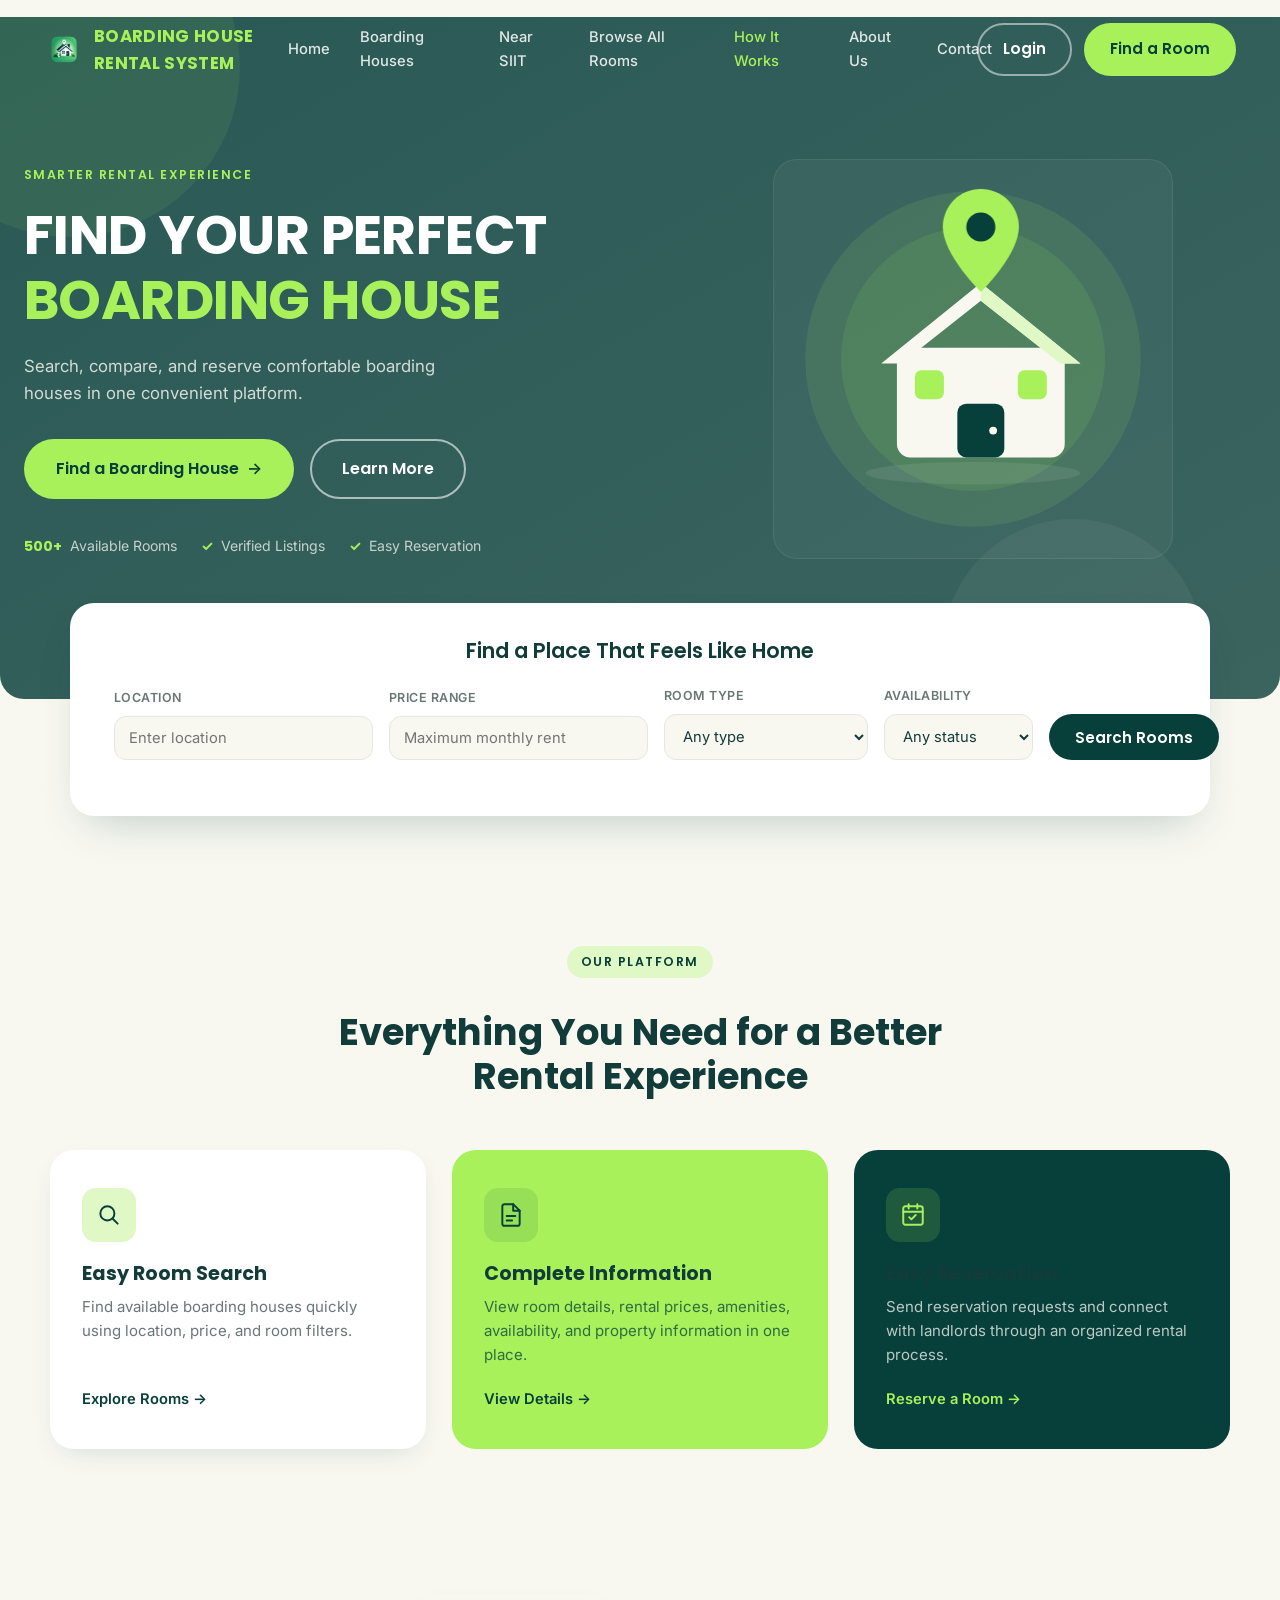
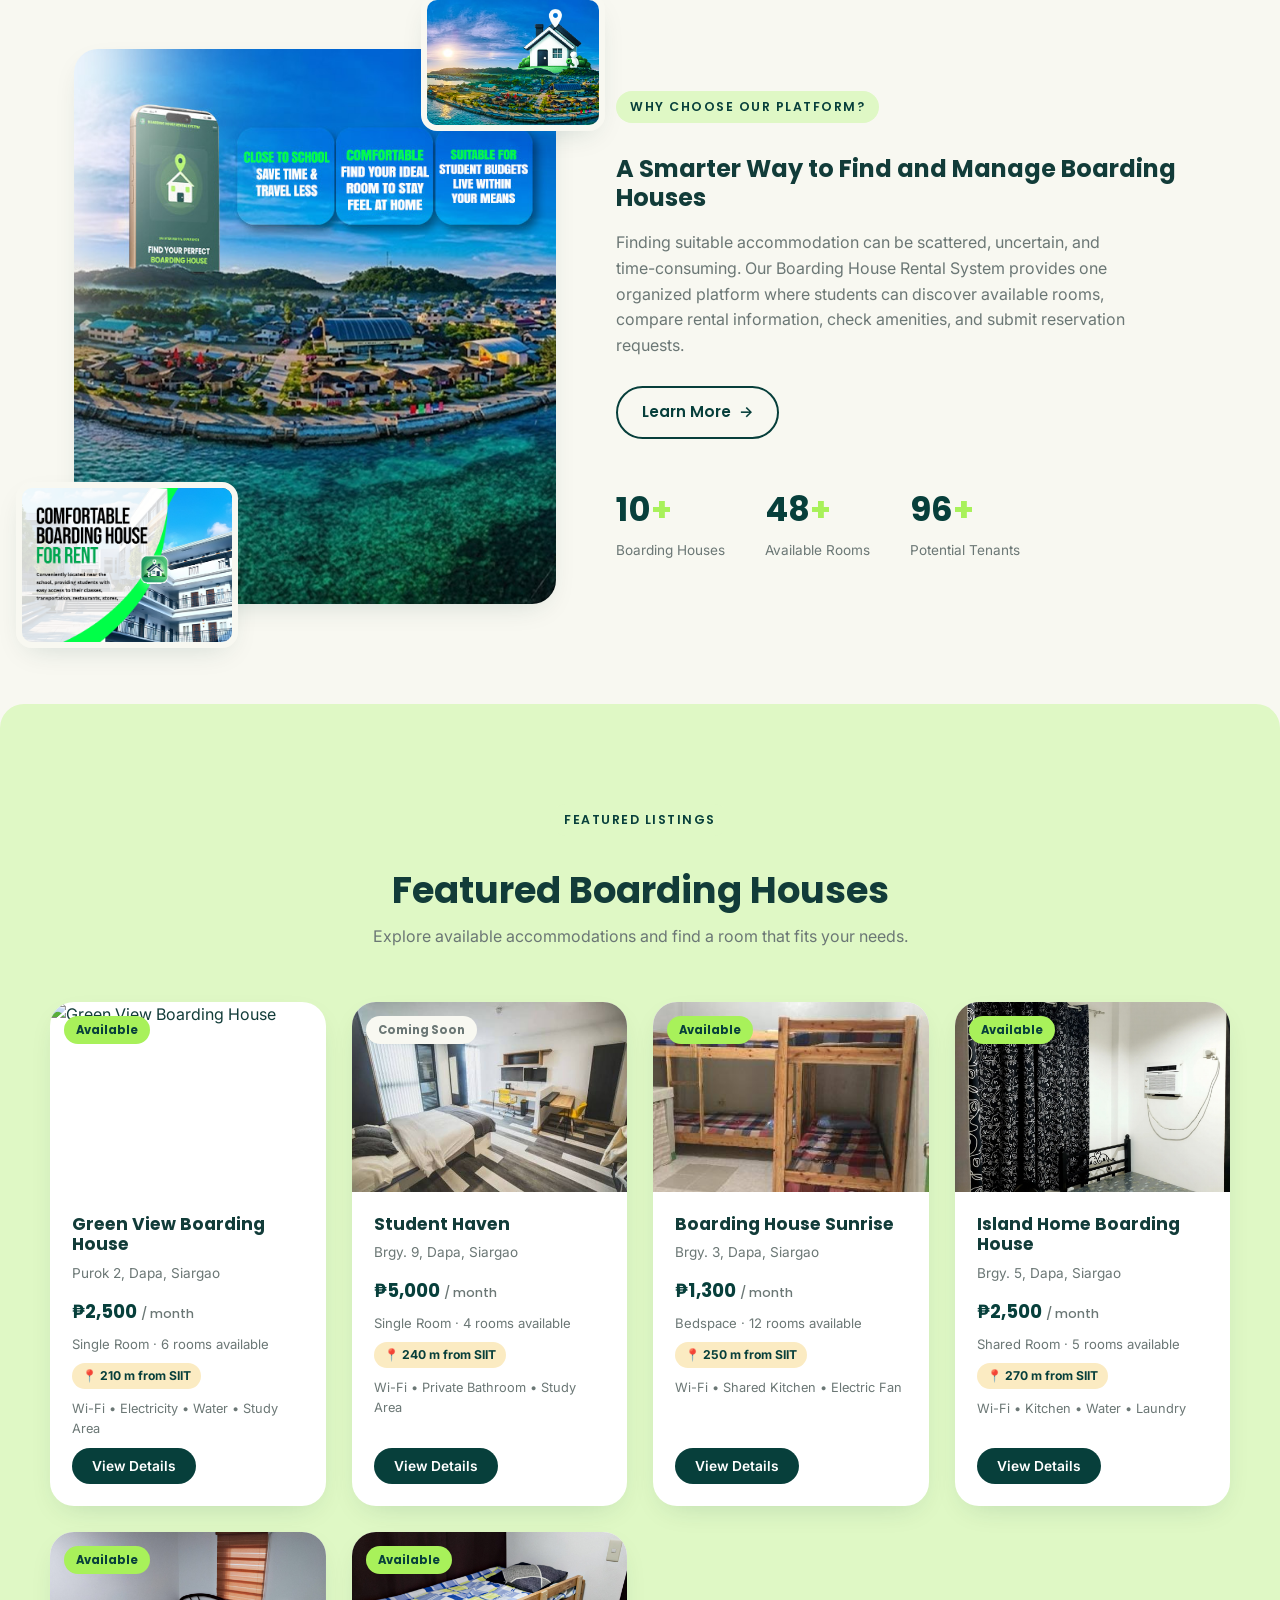
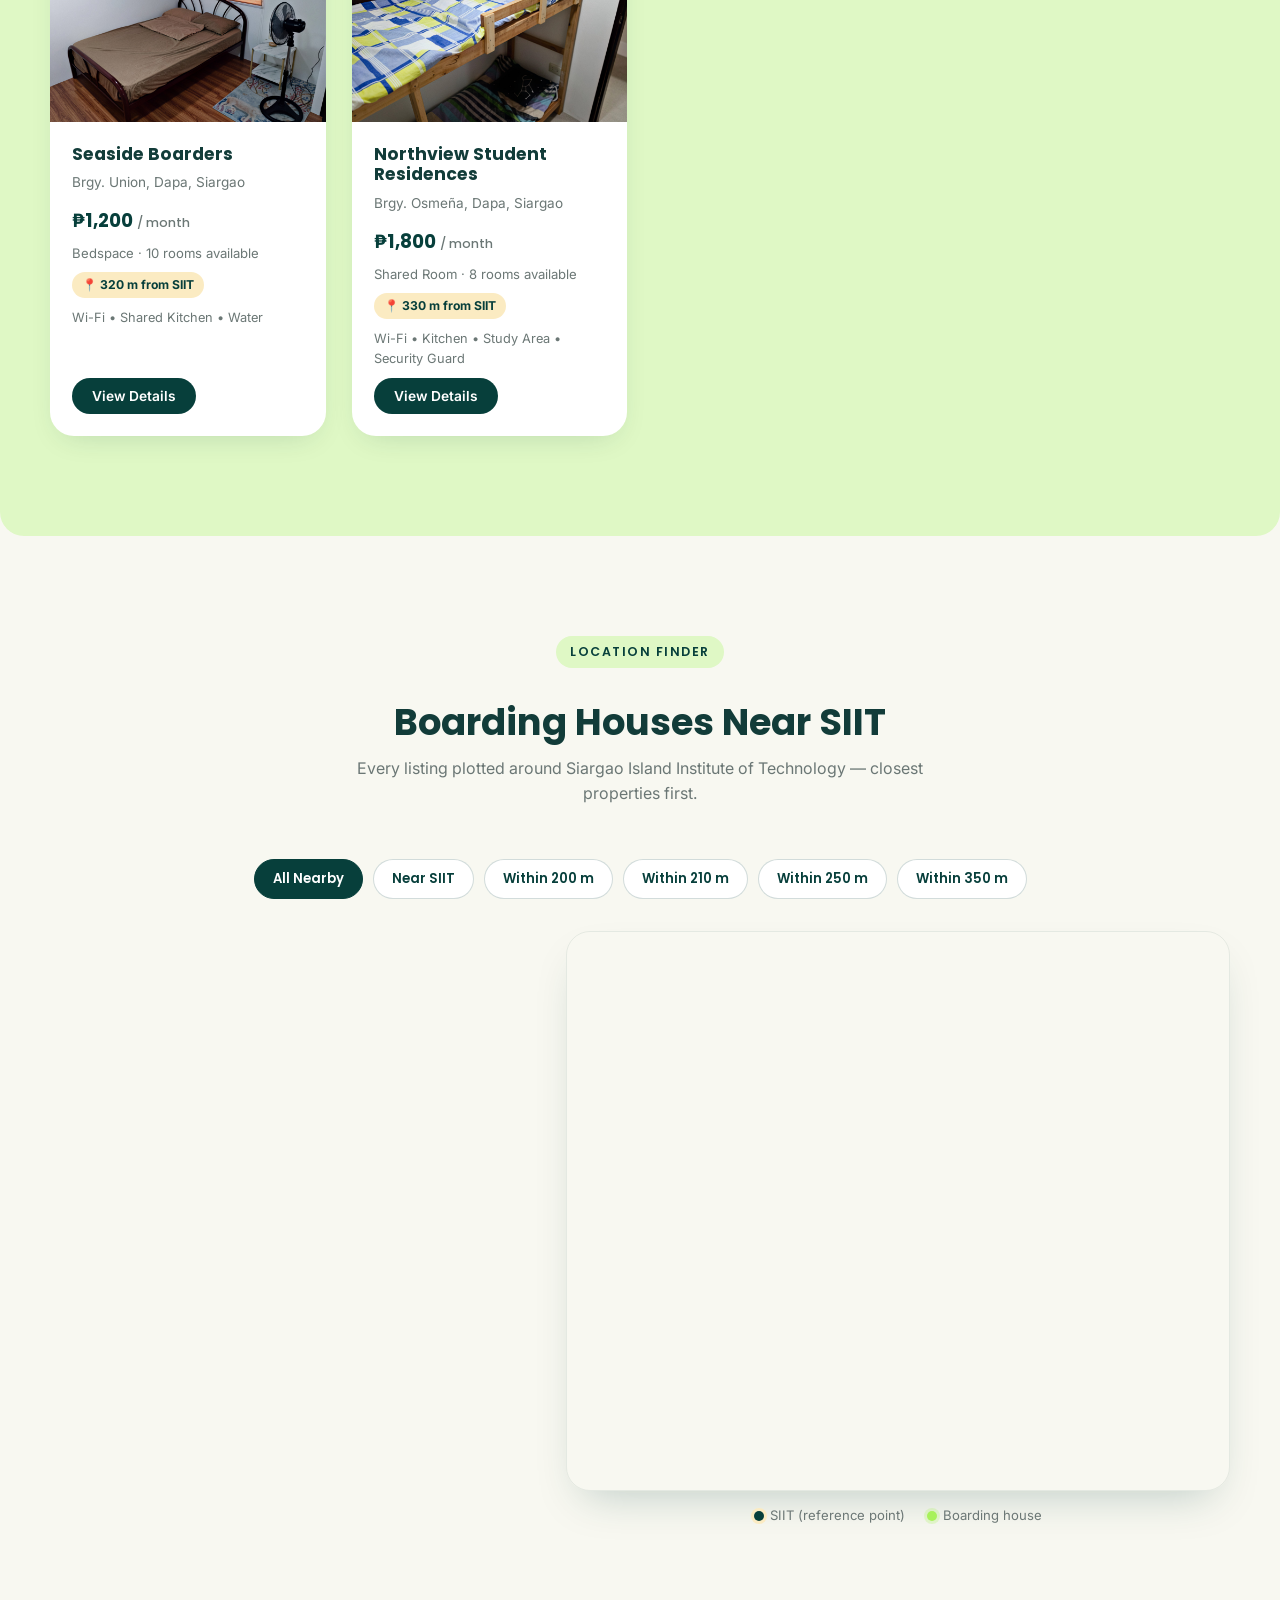
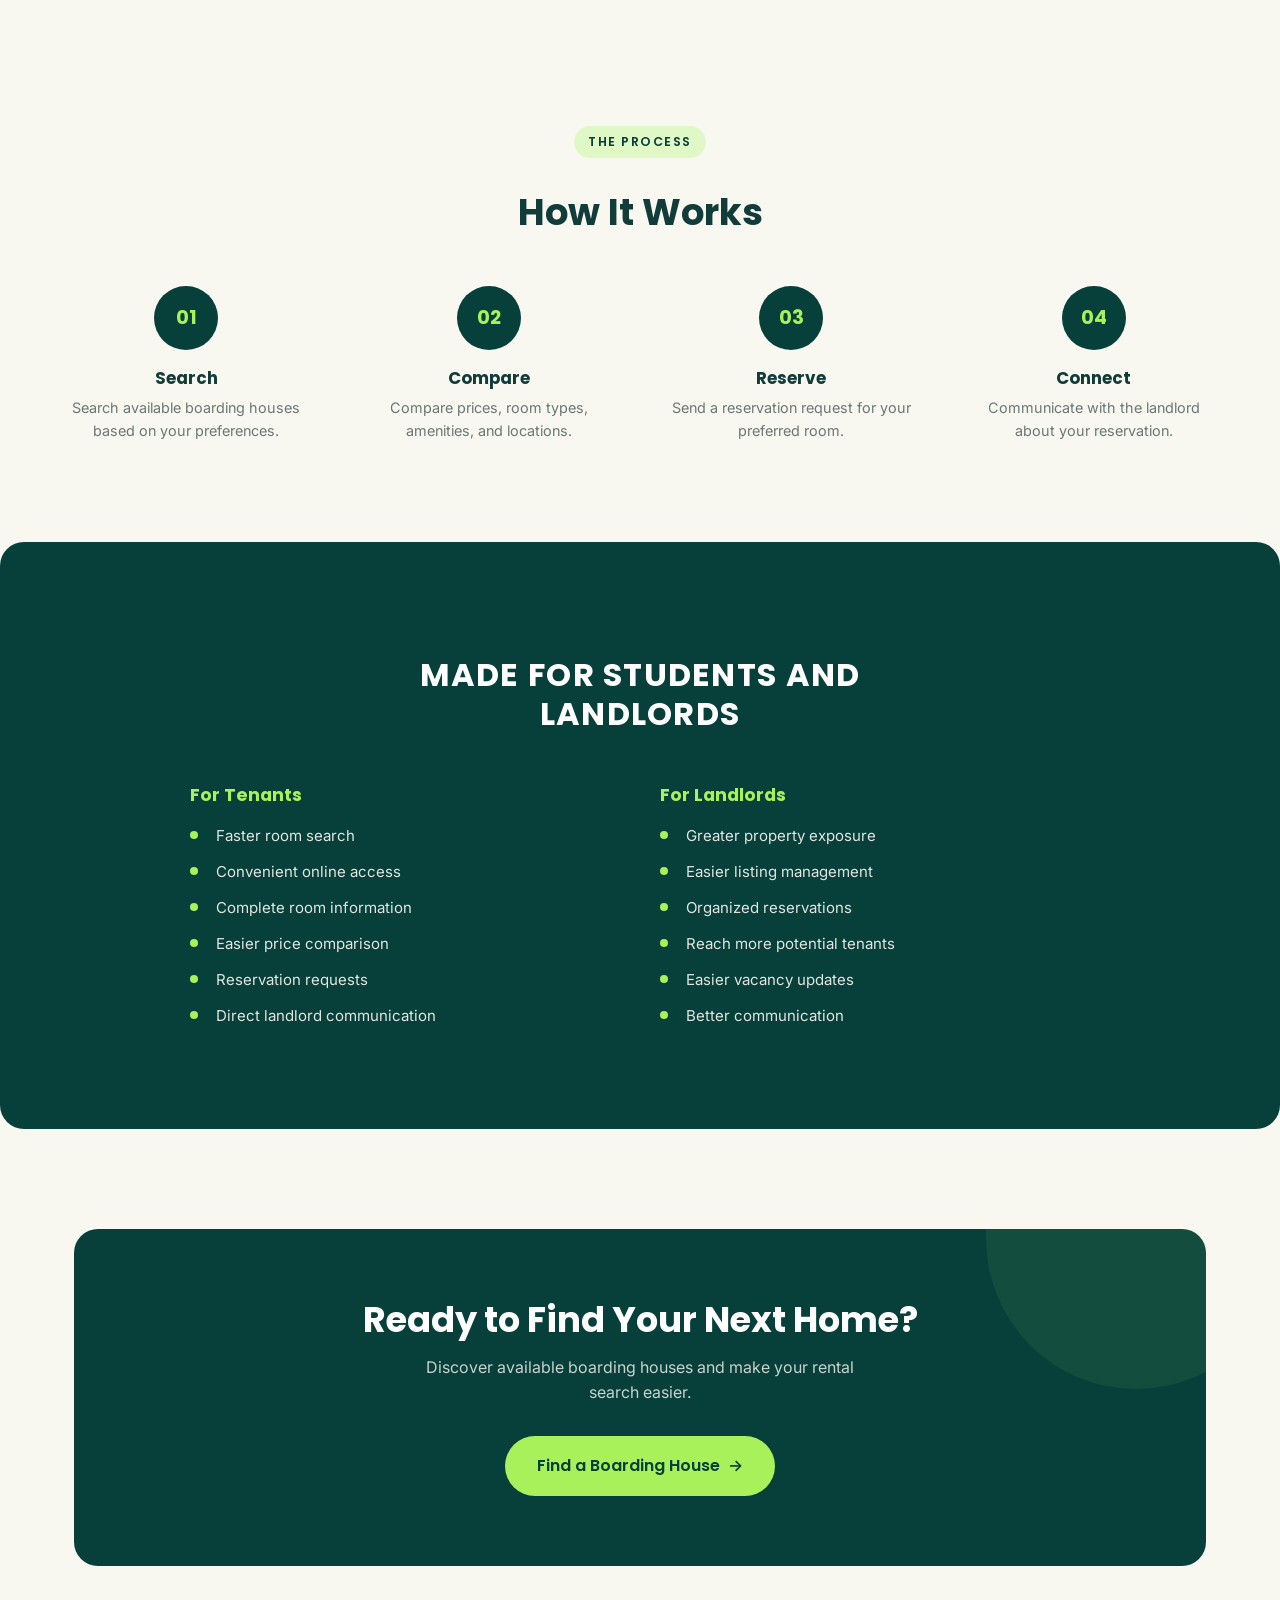
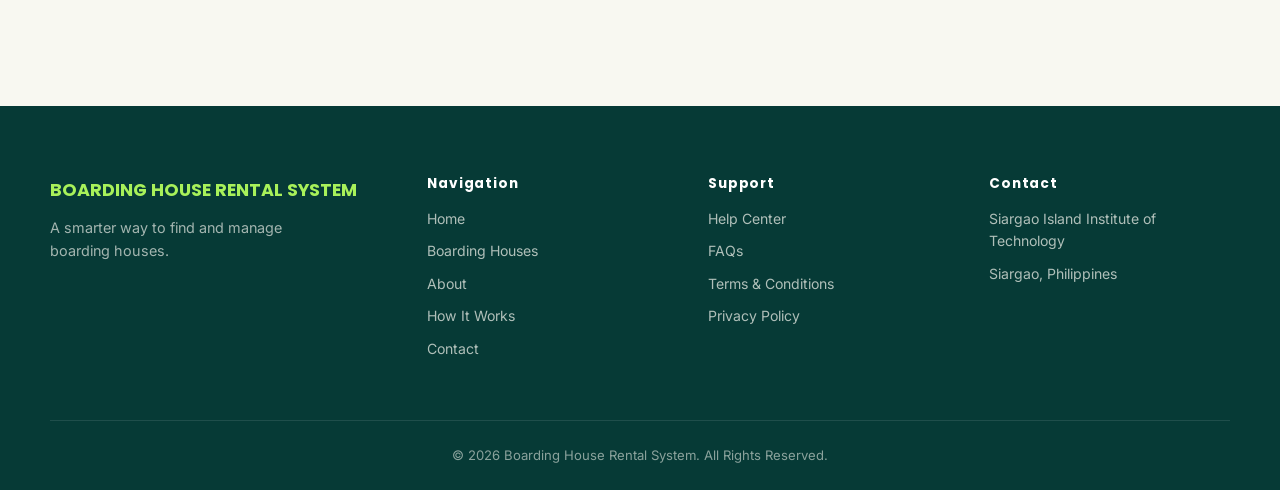
==== commit 2b0528ad: "Build database-driven listings, bookings, landlord and admin workflows Replace the XAMPP setup and h" ====
--- a/html/index.html
+++ b/html/index.html
@@ -31,6 +31,7 @@
       <a href="#top" class="navlink is-active">Home</a>
       <a href="#listings" class="navlink">Boarding Houses</a>
       <a href="#siit-map" class="navlink">Near SIIT</a>
+      <a href="../php/browse-rooms.php" class="navlink">Browse All Rooms</a>
       <a href="#how-it-works" class="navlink">How It Works</a>
       <a href="#about" class="navlink">About Us</a>
       <a href="#footer" class="navlink">Contact</a>
@@ -127,9 +128,10 @@
           <label for="fType">Room Type</label>
           <select id="fType">
             <option value="">Any type</option>
-            <option value="Single Room">Single Room</option>
+            <option value="Solo Room">Solo Room</option>
             <option value="Shared Room">Shared Room</option>
-            <option value="Bedspace">Bedspace</option>
+            <option value="Dormitory">Dormitory / Bedspace</option>
+            <option value="Family Room">Family Room</option>
           </select>
         </div>
         <div class="search-field">
@@ -137,7 +139,7 @@
           <select id="fAvailability">
             <option value="">Any status</option>
             <option value="Available">Available Now</option>
-            <option value="Coming Soon">Coming Soon</option>
+            <option value="Full">Full</option>
           </select>
         </div>
         <button type="submit" class="btn btn--dark search-form__submit">Search Rooms</button>
